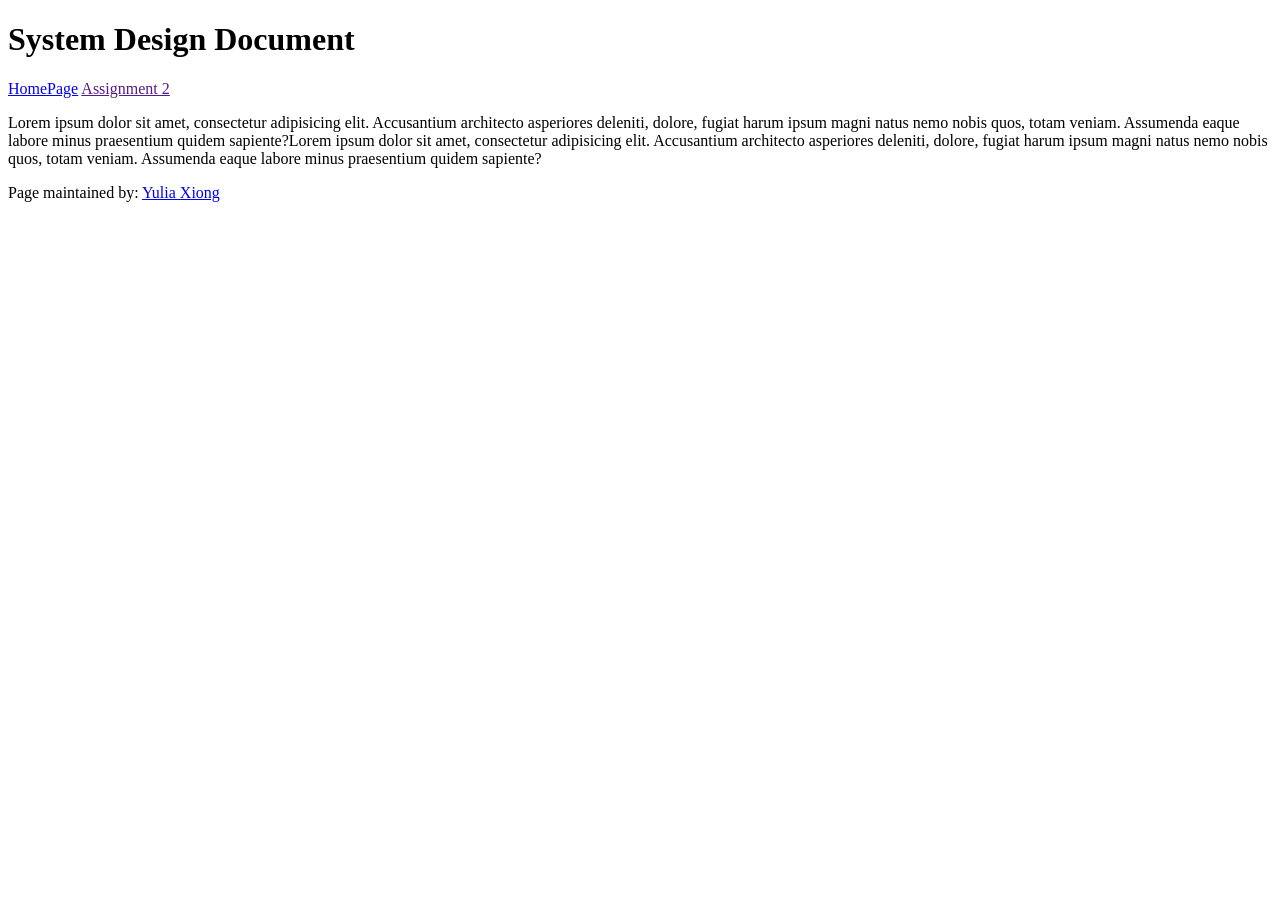
==== assignment1.html @ dd830a77 "Assignment 1 set up I copied the homepage, call it assignment 1 and linked them together. Then I div" ====
<!doctype html>
<html lang="en">
<head>
    <meta charset="UTF-8">
    <meta name="viewport"
          content="width=device-width, user-scalable=no, initial-scale=1.0, maximum-scale=1.0, minimum-scale=1.0">
    <meta http-equiv="X-UA-Compatible" content="ie=edge">

<!-- !!!!! -->
<!--    change this to refer to your specific page  -->
    <title>Yulia's Assignment 1</title>

<!-- !!!!! -->
<!--  change this to your preferred icon  -->
    <!-- favicon was sourced from favicon.io but the original graphics are copyright 2020 Twitter, Inc
    and other contributors -->
    <!-- They are licensed under CC-BY 4.0 as linked below -->
    <!-- https://creativecommons.org/licenses/by/4.0/ -->
    <link rel="icon" type="image/png" href="./assets/icons/cat.png">

    <link rel="stylesheet" href="reset.css">
    <link rel="stylesheet" href="style.css">
</head>
<body>

    <header>
<!-- !!!!! -->
<!--    change this to your preferred online name  -->
        <h1>System Design Document</h1>
    </header>

    <div class="mainNavContainer">

        <nav>
            <a href="./index.html">HomePage</a>
            <a href="">Assignment 2</a>
        </nav>

        <main>
            <section id="intro-section">
                <p> Lorem ipsum dolor sit amet, consectetur adipisicing elit. Accusantium architecto asperiores deleniti, dolore, fugiat harum ipsum magni natus nemo nobis quos, totam veniam. Assumenda eaque labore minus praesentium quidem sapiente?Lorem ipsum dolor sit amet, consectetur adipisicing elit. Accusantium architecto asperiores deleniti, dolore, fugiat harum ipsum magni natus nemo nobis quos, totam veniam. Assumenda eaque labore minus praesentium quidem sapiente?</p>
            </section>
        </main>

        <!-- this is an empty element which helps with spacing -->
        <aside></aside>

    </div>

    <footer>
        <p>
<!-- !!!!! -->
<!--    change this to your preferred online name and update link to refer to your github page  -->
            Page maintained by:
            <a href="https://github.com/yuliax000/specialisationWorkIndex" target="_blank">
            Yulia Xiong
            </a>
        </p>
    </footer>
</body>
</html>
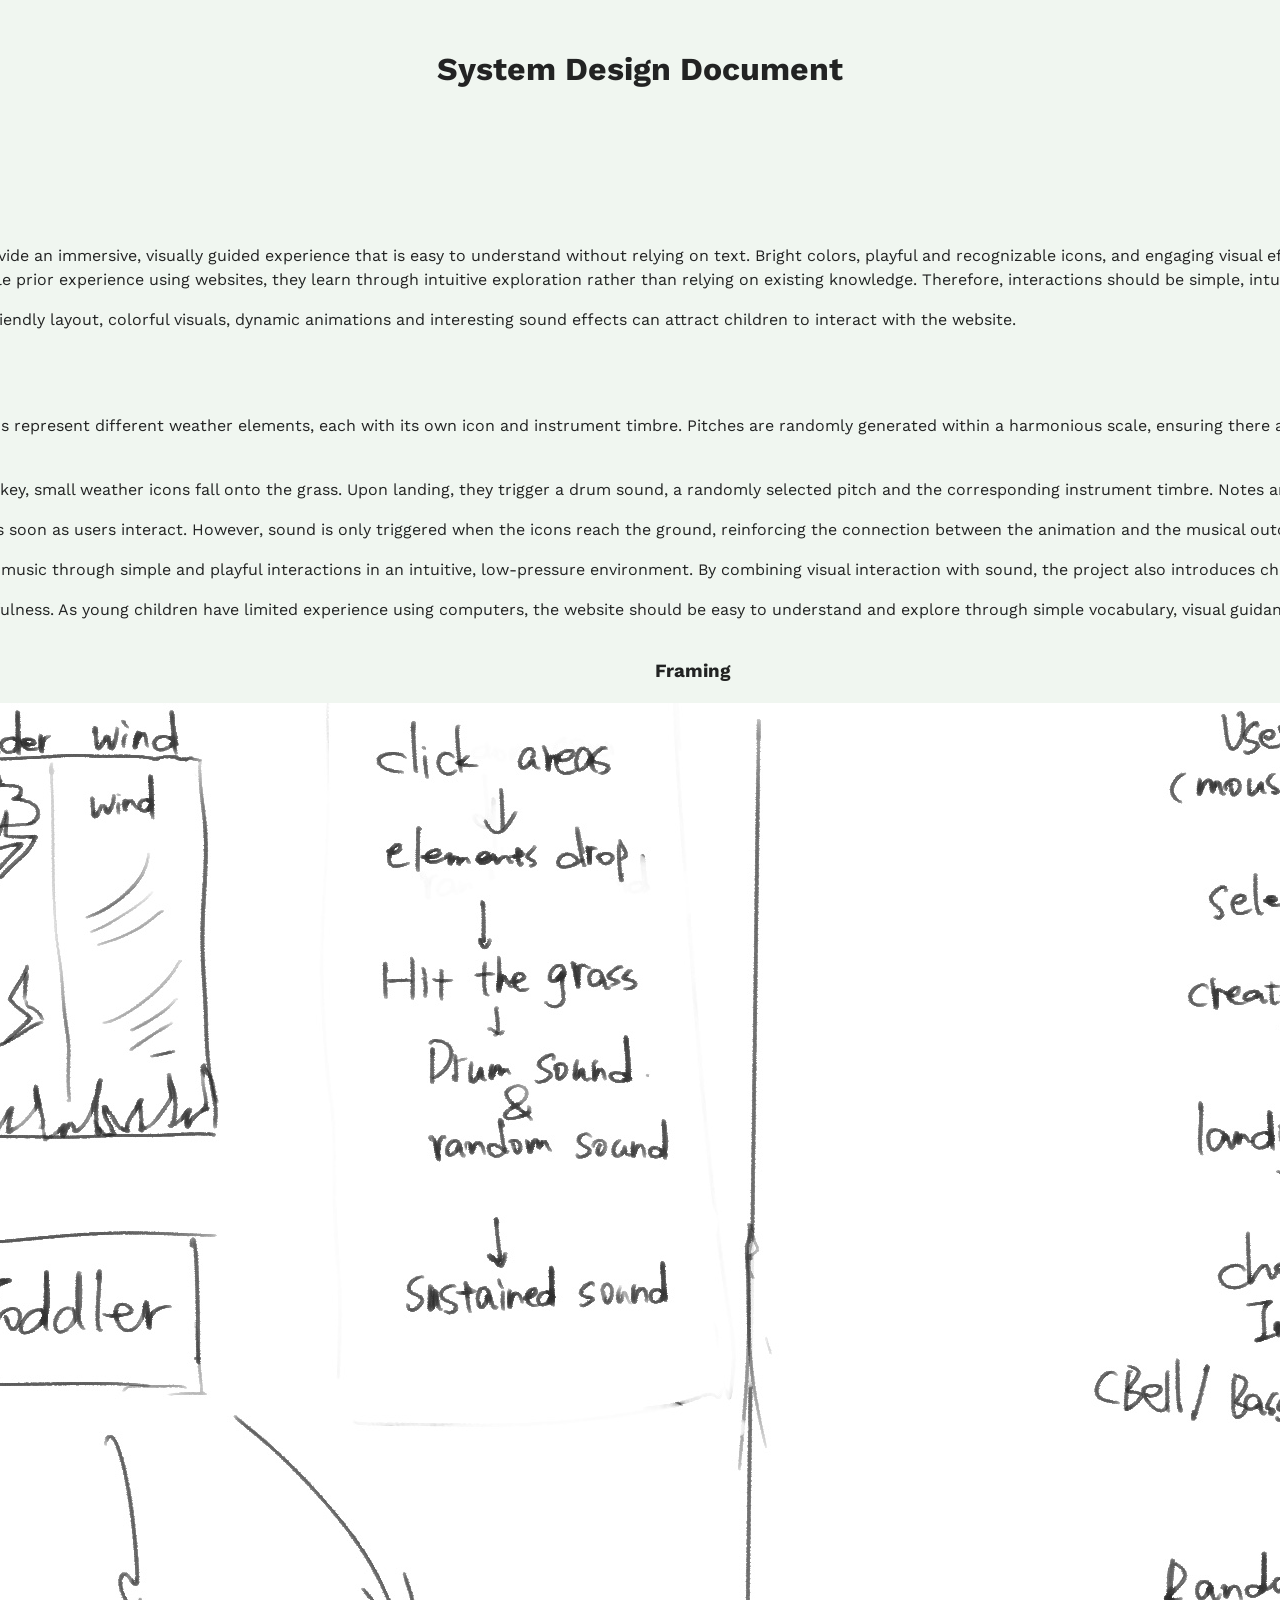
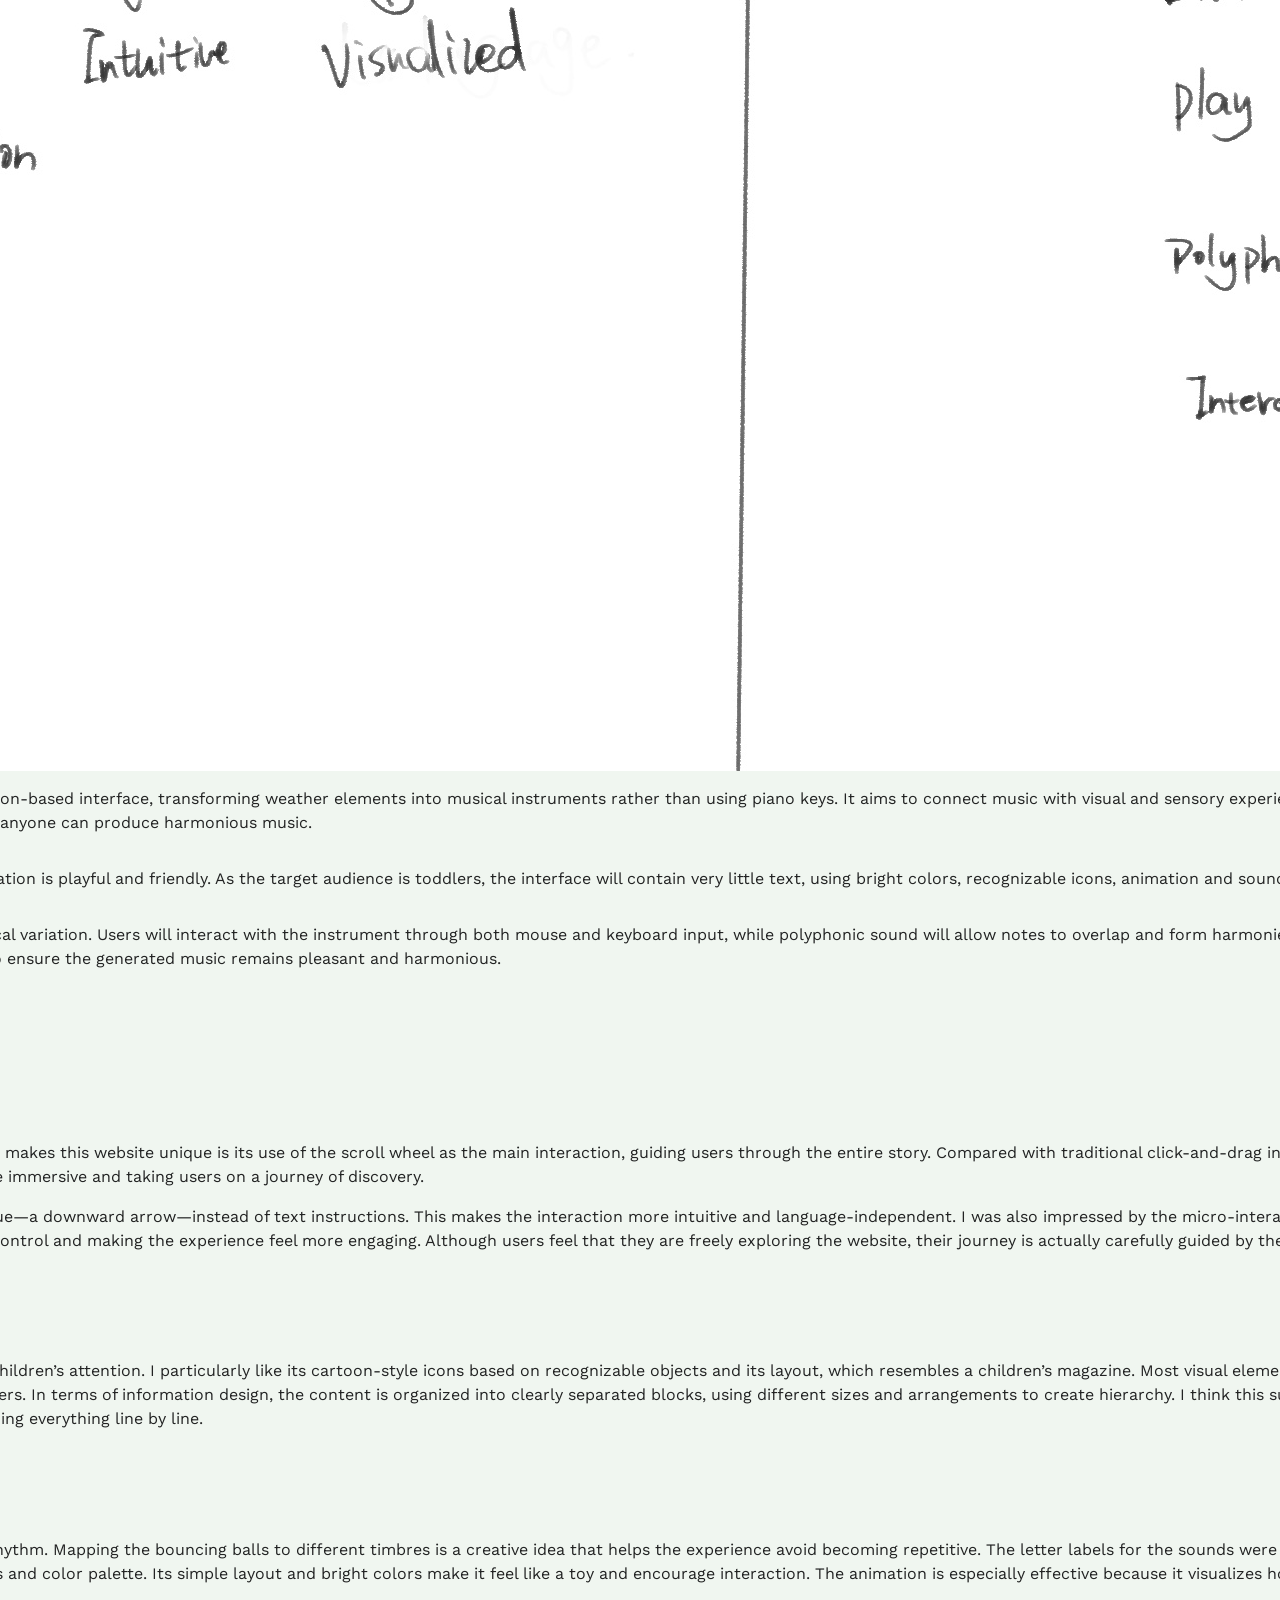
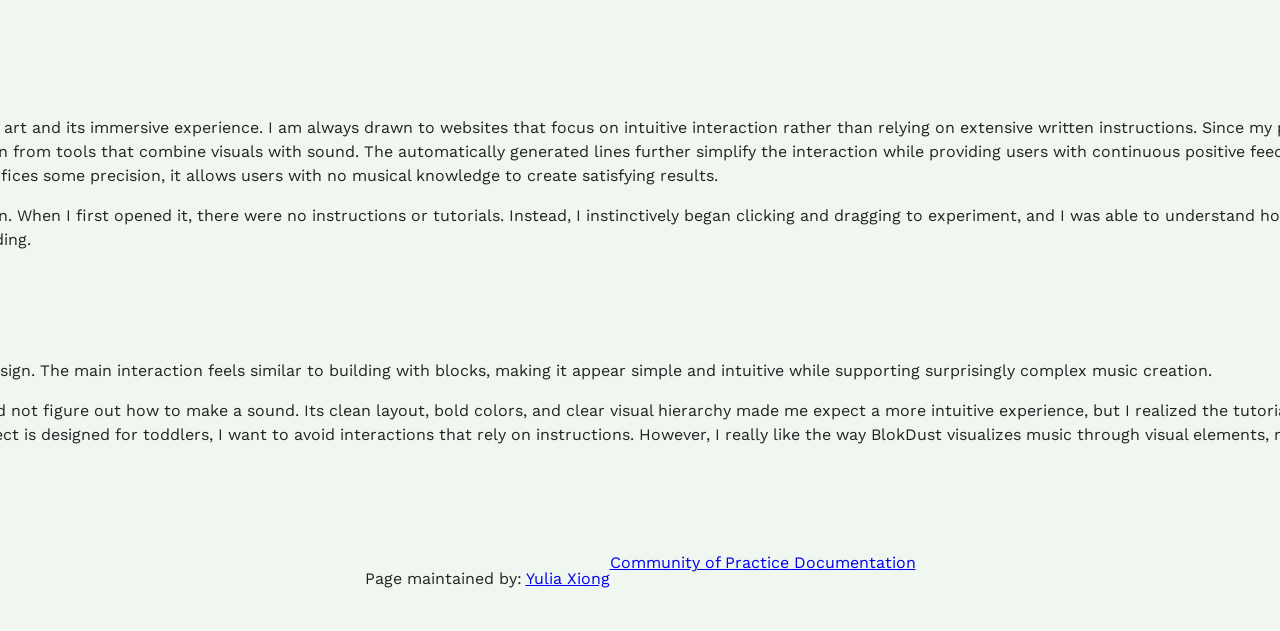
==== commit ed2d2588: "adding content of design document adding paragraph and links for design document. adding COP documen" ====
--- a/assignment1.html
+++ b/assignment1.html
@@ -37,8 +37,83 @@
         </nav>
 
         <main>
-            <section id="intro-section">
-                <p> Lorem ipsum dolor sit amet, consectetur adipisicing elit. Accusantium architecto asperiores deleniti, dolore, fugiat harum ipsum magni natus nemo nobis quos, totam veniam. Assumenda eaque labore minus praesentium quidem sapiente?Lorem ipsum dolor sit amet, consectetur adipisicing elit. Accusantium architecto asperiores deleniti, dolore, fugiat harum ipsum magni natus nemo nobis quos, totam veniam. Assumenda eaque labore minus praesentium quidem sapiente?</p>
+
+
+            <section id="scenario-section">
+                <h3>Scenario: Musical Toy for Toddlers</h3>
+                <p>Toddlers have limited language skills, so the website should provide an immersive, visually guided experience that is easy to understand without relying on text. Bright colors, playful and recognizable icons, and engaging visual effects will be used to capture children's attention and maintain their interest. Exploration is a key part of the experience. As toddlers have little prior experience using websites, they learn through intuitive exploration rather than relying on existing knowledge. Therefore, interactions should be simple, intuitive and easy to discover.
+                </p>
+                <p>Playfulness is the most important part of a digital toy. A child-friendly layout, colorful visuals, dynamic animations and interesting sound effects can attract children to interact with the website.</p>
+                
+
+            </section>
+
+
+
+            <section id="response-section">
+                <h3>Response</h3>
+
+                <p>The website is divided into five sections. Four horizontal sections represent different weather elements, each with its own icon and instrument timbre. Pitches are randomly generated within a harmonious scale, ensuring there are no "wrong" notes and encouraging open-ended exploration. The bottom section functions as percussion(drum).
+                </p>
+                <p>When users click a section or press its corresponding keyboard key, small weather icons fall onto the grass. Upon landing, they trigger a drum sound, a randomly selected pitch and the corresponding instrument timbre. Notes are sustained to create layered harmonies over time.</p>
+                <p>Visual feedback is immediate, with icons appearing and falling as soon as users interact. However, sound is only triggered when the icons reach the ground, reinforcing the connection between the animation and the musical outcome.
+                </p>
+                <p>The purpose of the website is to encourage toddlers to explore music through simple and playful interactions in an intuitive, low-pressure environment. By combining visual interaction with sound, the project also introduces children to creativity and music-making.</p>
+                <p>The worth of the website are accessibility, exploration and playfulness. As young children have limited experience using computers, the website should be easy to understand and explore through simple vocabulary, visual guidance and easy-to-trigger interactions.</p>
+
+
+
+            </section>
+
+            <section id="framing-section">
+                <h3>Framing</h3>
+                <img src="./assets/framing.jpg" alt="framingPng">
+
+                <p>The project uses natural metaphors instead of a traditional button-based interface, transforming weather elements into musical instruments rather than using piano keys. It aims to connect music with visual and sensory experiences. The focus is on exploration rather than traditional music creation, creating an experience with no right or wrong outcomes where anyone can produce harmonious music.</p>
+               <p>The characterisation is playful and friendly. As the target audience is toddlers, the interface will contain very little text, using bright colors, recognizable icons, animation and sound to guide interaction instead.</p>
+                <p>Randomness will be used as a core technique to generate musical variation. Users will interact with the instrument through both mouse and keyboard input, while polyphonic sound will allow notes to overlap and form harmonies. The project will avoid complex music controls or parameter adjustments, and random pitches will be constrained to a pentatonic scale to ensure the generated music remains pleasant and harmonious.</p>
+
+
+            </section>
+
+            <section id="analysis-section">
+                <h3>Interaction Design Analysis</h3>
+                <h4>Example 1</h4>
+                <a href="https://wearezizo.com/">WeAreZizo</a>
+                <p>We Are Zizo is a website that aims to tell a branding story. What makes this website unique is its use of the scroll wheel as the main interaction, guiding users through the entire story. Compared with traditional click-and-drag interactions, scrolling feels much smoother and more natural. The website also creates a 3D navigation effect, making the experience more immersive and taking users on a journey of discovery.
+                </p>
+                <p>To encourage users to scroll, the website uses a simple visual cue—a downward arrow—instead of text instructions. This makes the interaction more intuitive and language-independent. I was also impressed by the micro-interactions throughout the website. Hovering over different elements triggers subtle changes in perspective, giving users a stronger sense of control and making the experience feel more engaging. Although users feel that they are freely exploring the website, their journey is actually carefully guided by the narrative structure designed by the creators.</p>
+
+                <h4>Example 2</h4>
+                <a href="https://www.amnh.org/explore/ology">Ology</a>
+                <p>This website uses bright colors and playful patterns to attract children’s attention. I particularly like its cartoon-style icons based on recognizable objects and its layout, which resembles a children’s magazine. Most visual elements have rounded edges, creating a friendly and safe feeling. The playful typography also makes the website more appealing to young users.
+                    In terms of information design, the content is organized into clearly separated blocks, using different sizes and arrangements to create hierarchy. I think this suits children’s reading habits well, as they may prefer scanning and jumping between blocks to find interesting information rather than reading everything line by line.
+                </p>
+                <h4>Example 3</h4>
+                <a href="https://10kdrummachines.com/machines/gear-ratio/gear">Gear</a>
+                <p>I really like how this website uses simulated physics to create rhythm. Mapping the bouncing balls to different timbres is a creative idea that helps the experience avoid becoming repetitive. The letter labels for the sounds were sometimes confusing to me, but they may give more experienced users greater freedom to experiment.
+                    I also like the website’s graphics and color palette. Its simple layout and bright colors make it feel like a toy and encourage interaction. The animation is especially effective because it visualizes how the rhythm is created, making the connection between movement and sound easier to understand.
+
+                </p>
+                <h4>Example 4</h4>
+                <a href="https://aurensnyder.com/JUNK/cycle.html">Cycle</a>
+                <p>What impressed me most about this tool is its use of generative art and its immersive experience. I am always drawn to websites that focus on intuitive interaction rather than relying on extensive written instructions. Since my project, a music toy for toddlers, is designed for users who cannot understand large amounts of text, I naturally look for inspiration from tools that combine visuals with sound.
+                    The automatically generated lines further simplify the interaction while providing users with continuous positive feedback. I also noticed that the website carefully limits its choice of timbre and pitch so that everything sounds harmonious. Although this sacrifices some precision, it allows users with no musical knowledge to create satisfying results.
+                </p>
+                <p>The website is particularly successful at encouraging exploration. When I first opened it, there were no instructions or tutorials. Instead, I instinctively began clicking and dragging to experiment, and I was able to understand how the website worked simply through its responses to my actions. This approach makes the experience feel natural, playful, and rewarding.
+
+                </p>
+                <h4>Example 5</h4>
+                <a href="https://femurdesign.com/blokdust/">Blokdust</a>
+                <p>What impressed me most about BlokDust was its interaction design. The main interaction feels similar to building with blocks, making it appear simple and intuitive while supporting surprisingly complex music creation.
+                </p>
+                <p>When I first opened the website, I skipped the tutorial and could not figure out how to make a sound. Its clean layout, bold colors, and clear visual hierarchy made me expect a more intuitive experience, but I realized the tutorial was actually essential.
+                    This reminded me that a simple-looking interface does not always create a simple user experience. Since my project is designed for toddlers, I want to avoid interactions that rely on instructions. However, I really like the way BlokDust visualizes music through visual elements, making sound easier to understand. This is something I would like to adapt in my music toy.
+
+                </p>
+
+
+
             </section>
         </main>
 
@@ -50,12 +125,14 @@
     <footer>
         <p>
 <!-- !!!!! -->
-<!--    change this to your preferred online name and update link to refer to your github page  -->
+<!--    change this to your preferred online name and update link to refer to your GitHub page  -->
             Page maintained by:
             <a href="https://github.com/yuliax000/specialisationWorkIndex" target="_blank">
             Yulia Xiong
             </a>
+            <p>    </p>
+            <a href="https://au.miro.com/app/board/u3jVOf5rZ-E=/?share_link_id=3414443768">Community of Practice Documentation</a>
         </p>
     </footer>
 </body>
-</html>+</html>
--- a/style.css
+++ b/style.css
@@ -0,0 +1,137 @@
+/*!!!!!*/
+/*add in your own font imports here*/
+/*remember to update them in the rest of the CSS : eg the body selector*/
+@import url('https://fonts.googleapis.com/css2?family=Work+Sans:ital,wght@0,100..900;1,100..900&display=swap');
+
+/*!!!!!*/
+/*change out, and/or add colours to the colour scheme*/
+:root{
+    /* basic 2-bit palette from 1bit Monitor Glow Palette by Polyducks */
+    /* https://lospec.com/palette-list/1bit-monitor-glow */
+    --colour-1: #222323;
+    --colour-2: #f0f6f0;
+}
+
+/* this swaps the colour order to account for user's OS dark mode */
+/*!!!!!*/
+/*remember to update the colours here too to reflect the above changes*/
+@media (prefers-color-scheme: dark) {
+    :root{
+        --colour-1: #f0f6f0;
+        --colour-2: #222323;
+    }
+}
+
+
+body {
+    background-color: var(--colour-2);
+    color: var(--colour-1);
+    font-family: 'Work Sans', sans-serif;
+    line-height: 1.5;
+    padding: 1rem;
+    display: flex;
+    flex-direction: column;
+    gap: 1rem;
+}
+
+header {
+    display: flex;
+    justify-content: center;
+    margin-block-end: 3rem;
+}
+
+.mainNavContainer {
+    flex: 1;
+    display: flex;
+    justify-content: center;
+    gap: 1rem;
+}
+
+nav {
+    display: flex;
+    flex-direction: column;
+    min-width: fit-content;
+    flex: 1;
+    align-items: flex-end;
+}
+
+main {
+    display: flex;
+    flex-direction: column;
+    align-items: center;
+}
+
+aside {
+    visibility: hidden;
+    flex: 1;
+}
+
+footer {
+    display: flex;
+    justify-content: center;
+    margin-block-start: 3rem;
+}
+
+/*technique from Kevin Powell*/
+/*https://youtu.be/CU8Plk-53RU?si=zMpP0Pfbg1SaXeDB&t=255*/
+/*longer post about how this works and the * + * selector*/
+/*https://alistapart.com/article/axiomatic-css-and-lobotomized-owls/*/
+.prose > * + * {
+    margin-block-start: var(--prose-flow, 1em);
+}
+
+/* breakpoints from Material Design Spec https://m3.material.io/foundations/layout/breakpoints/overview */
+/* while sometimes mobile first is recommended, as we will be focused on desktop, we will start there */
+
+/* assumed base sizing is large (1200–1599px) : desktop  */
+
+/* extra-large breakpoint : desktop, ultrawide monitors */
+@media (width > 1600px) {
+
+}
+
+/* expanded breakpoint : phone or tablet in landscape, desktop */
+@media (width < 1200px) {
+    header {
+        margin-block-end: 2rem;
+    }
+    footer {
+        margin-block-start: 2rem;
+    }
+}
+/* medium breakpoint : tablet in portrait */
+@media (width < 840px) {
+    header {
+        margin-block-end: 1rem;
+    }
+    .mainNavContainer {
+        flex-direction: column;
+        justify-content: flex-start;
+        align-items: center;
+    }
+    nav {
+        flex: 0;
+        width: 100%;
+        max-width: 80rch;
+        justify-content: space-between;
+        flex-direction: row;
+    }
+    main {
+        flex: 1;
+    }
+    aside {
+        flex: 0;
+    }
+    footer {
+        margin-block-start: 1rem;
+    }
+}
+/* compact breakpoint : phone in portrait */
+@media (width < 600px) {
+
+}
+#framing-section {
+    display: flex;
+    flex-direction: column;
+    align-items: center;
+}
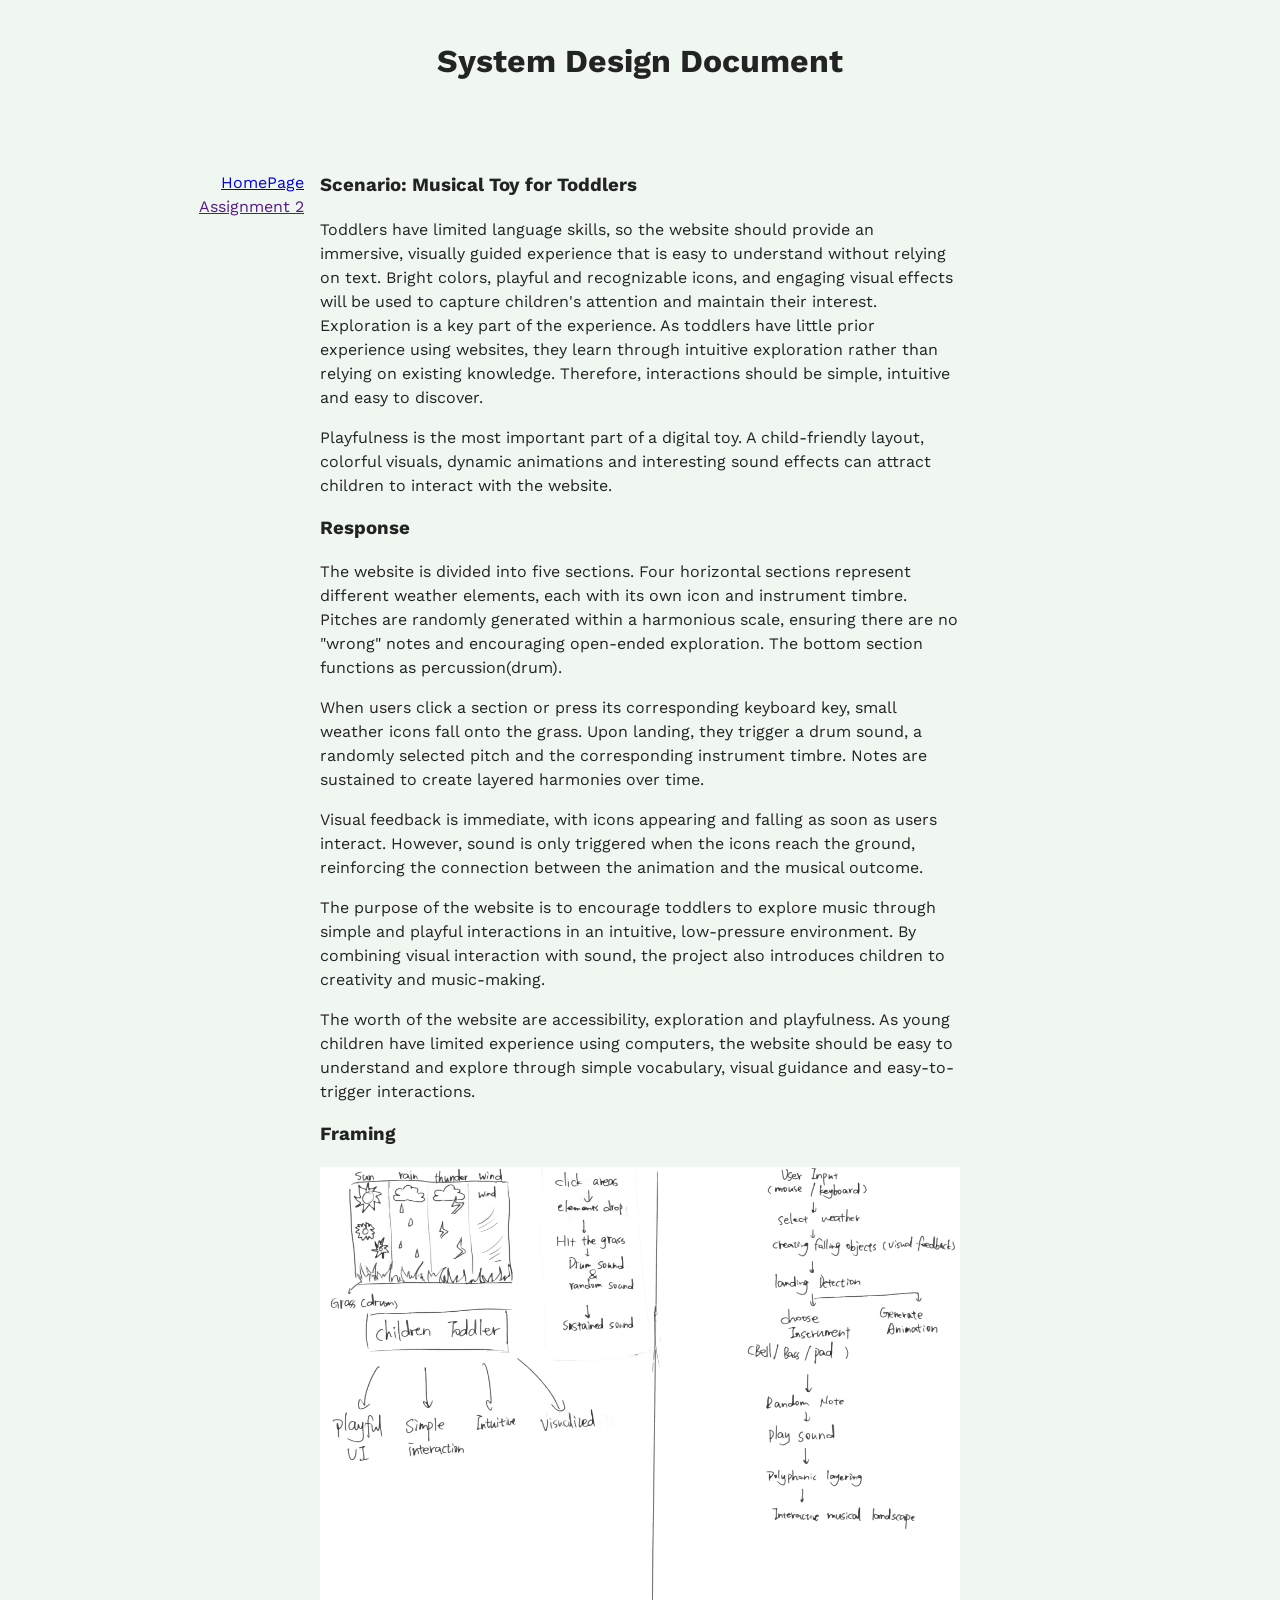
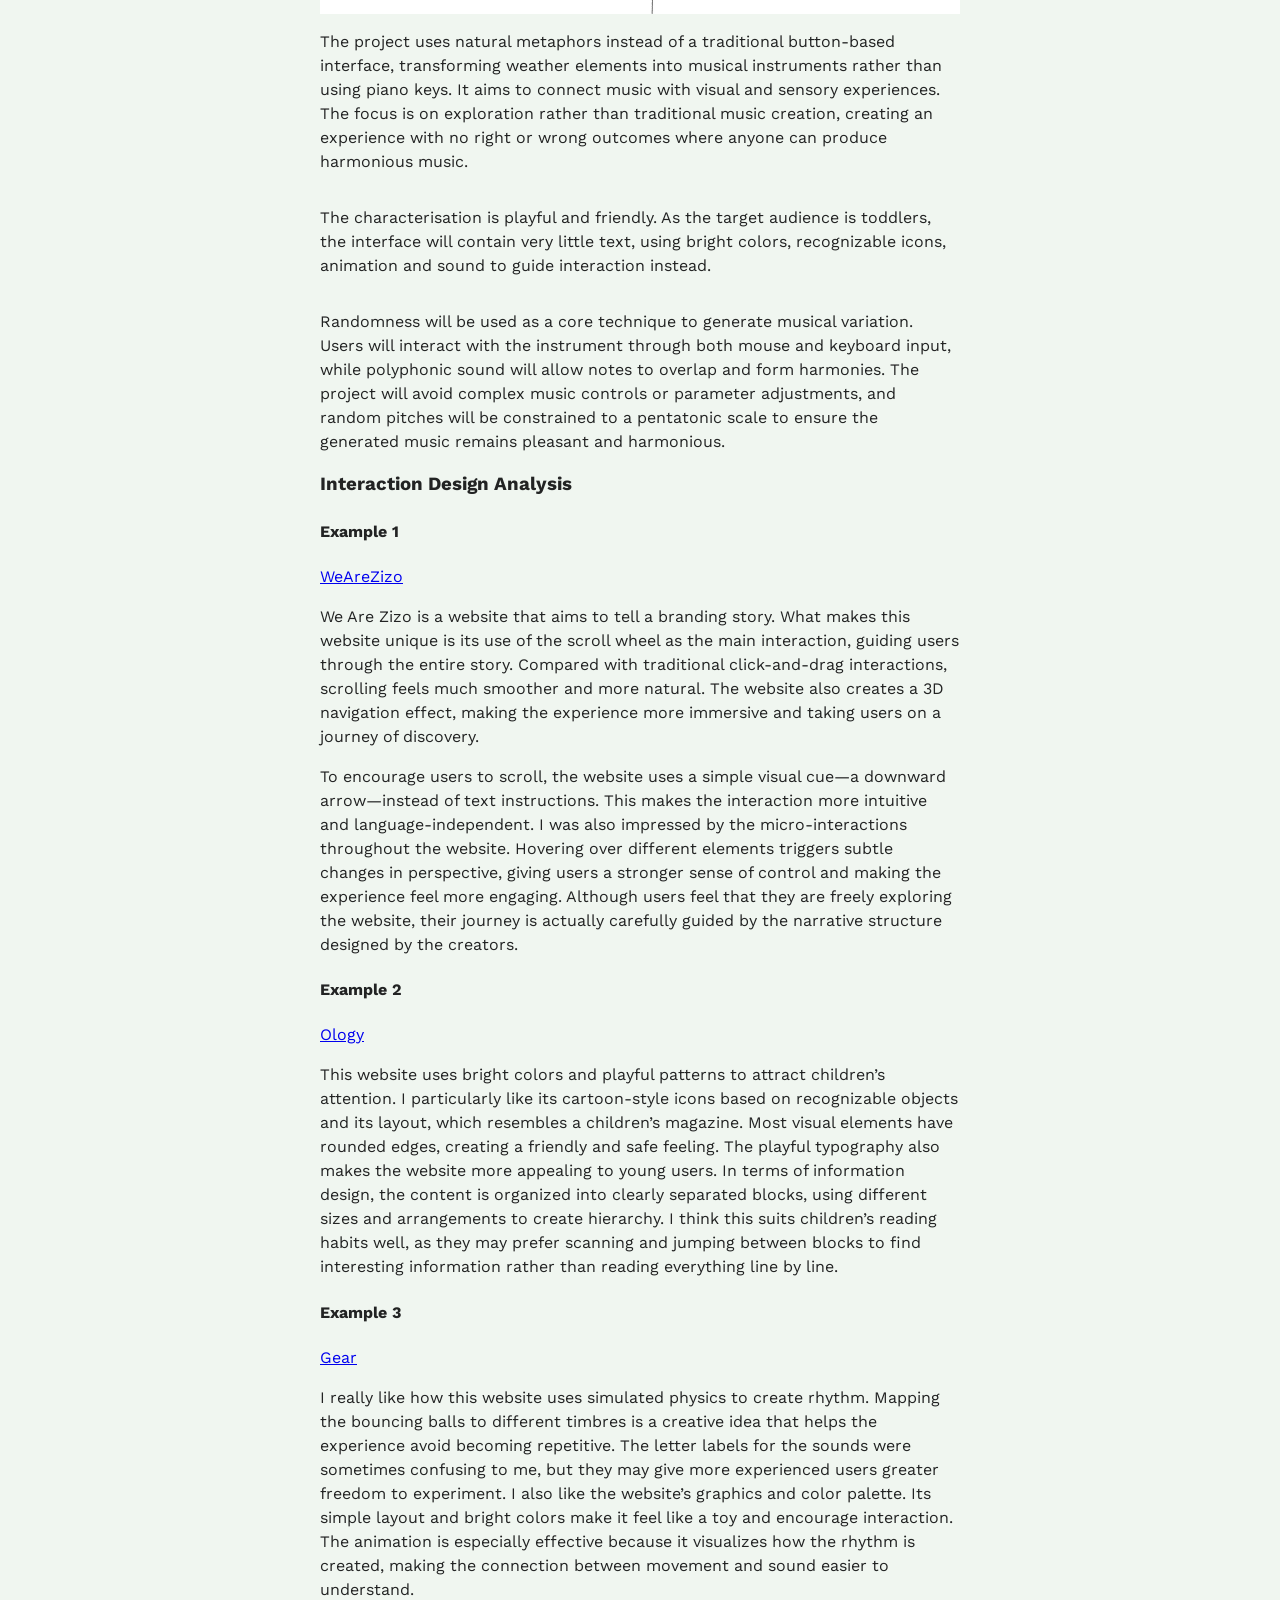
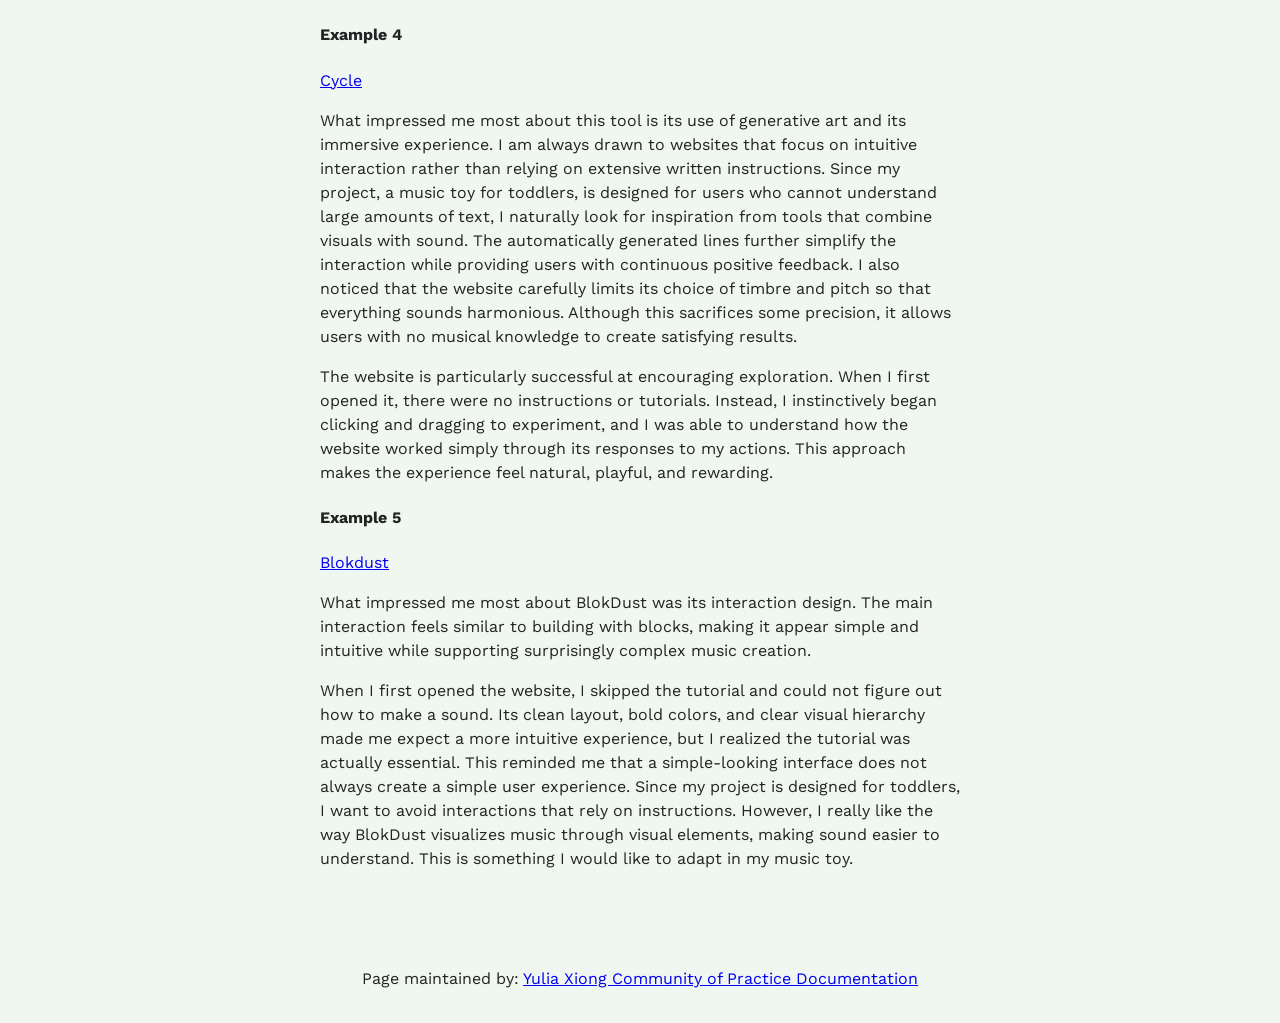
==== commit 5af6650e: "fixed spacing change the h3 spacing" ====
--- a/assignment1.html
+++ b/assignment1.html
@@ -130,7 +130,7 @@
             <a href="https://github.com/yuliax000/specialisationWorkIndex" target="_blank">
             Yulia Xiong
             </a>
-            <p>    </p>
+
             <a href="https://au.miro.com/app/board/u3jVOf5rZ-E=/?share_link_id=3414443768">Community of Practice Documentation</a>
         </p>
     </footer>
--- a/style.css
+++ b/style.css
@@ -61,6 +61,19 @@
     align-items: center;
 }
 
+section {
+    max-width: 80rch;
+}
+
+h3 {
+   margin-top: 0;
+}
+
+#framing-section {
+    display: flex;
+    flex-direction: column;
+    align-items: flex-start;
+}
 aside {
     visibility: hidden;
     flex: 1;
@@ -130,8 +143,3 @@
 @media (width < 600px) {
 
 }
-#framing-section {
-    display: flex;
-    flex-direction: column;
-    align-items: center;
-}
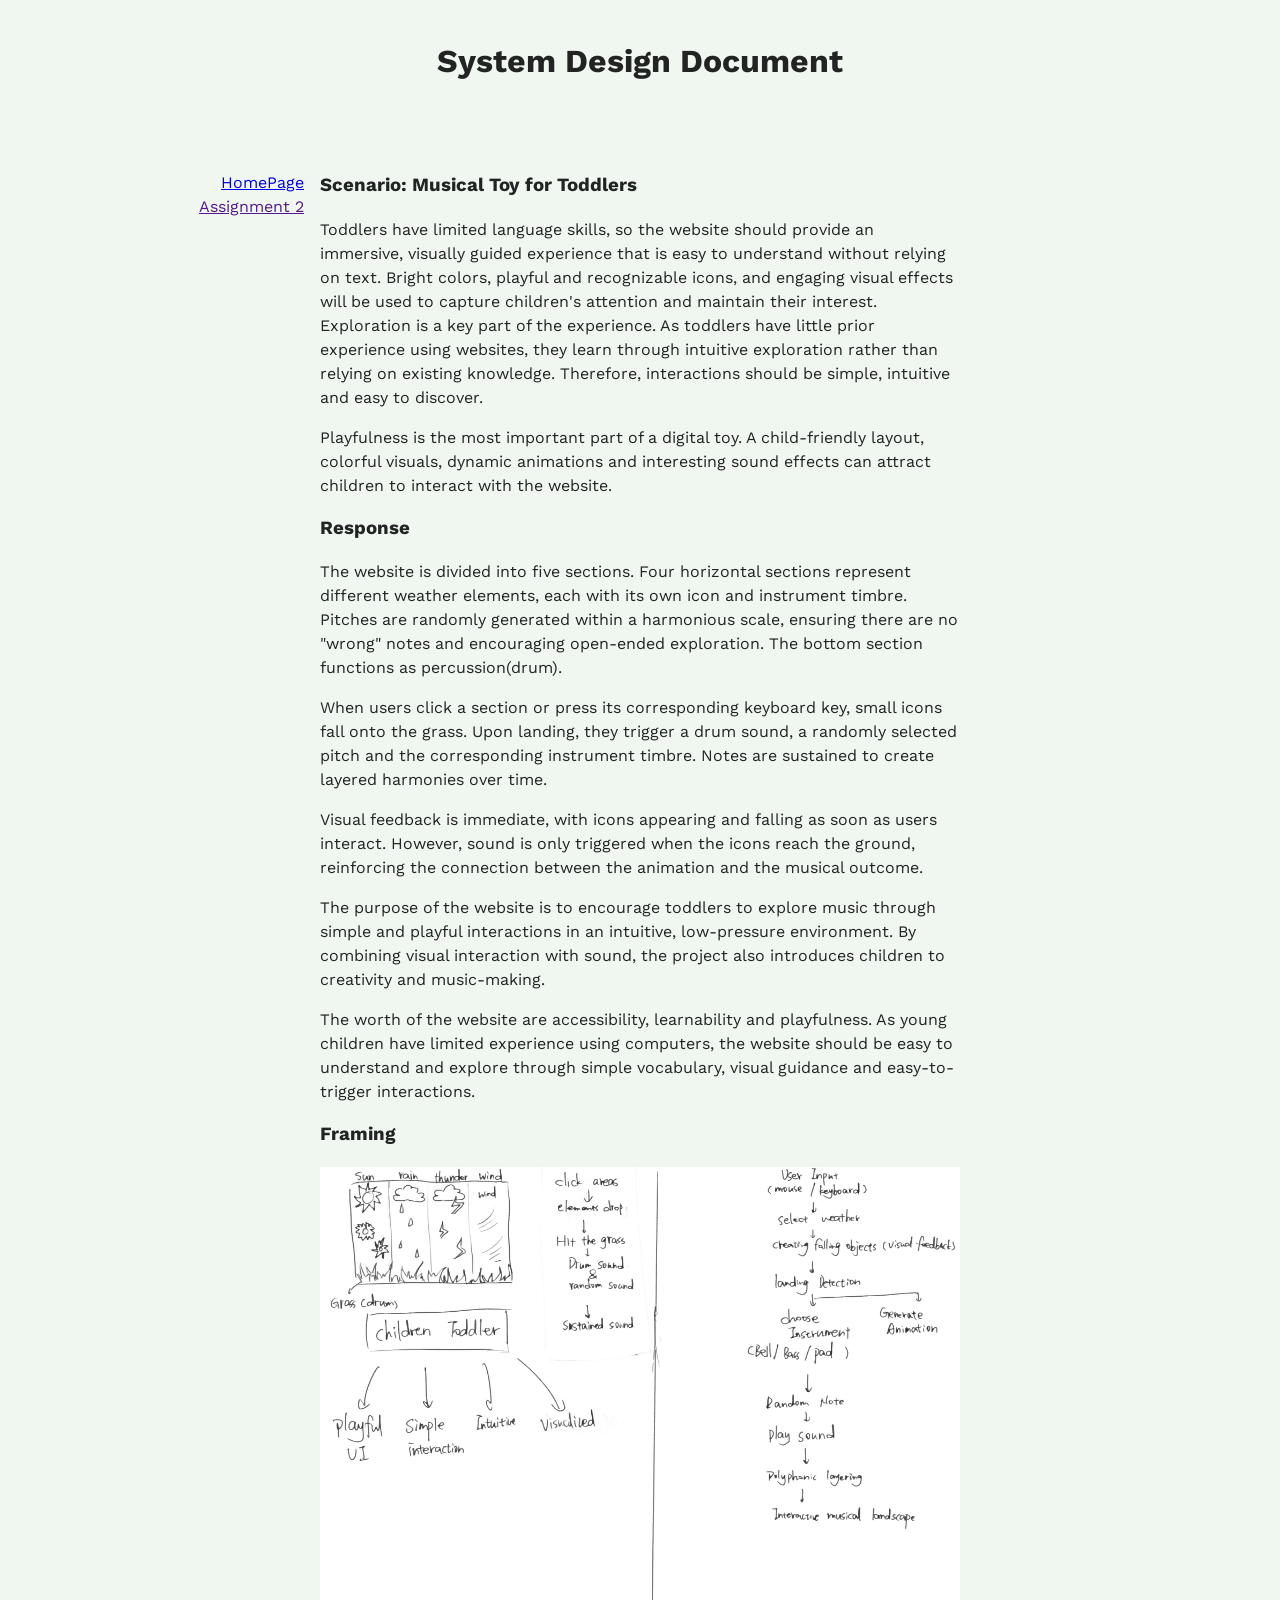
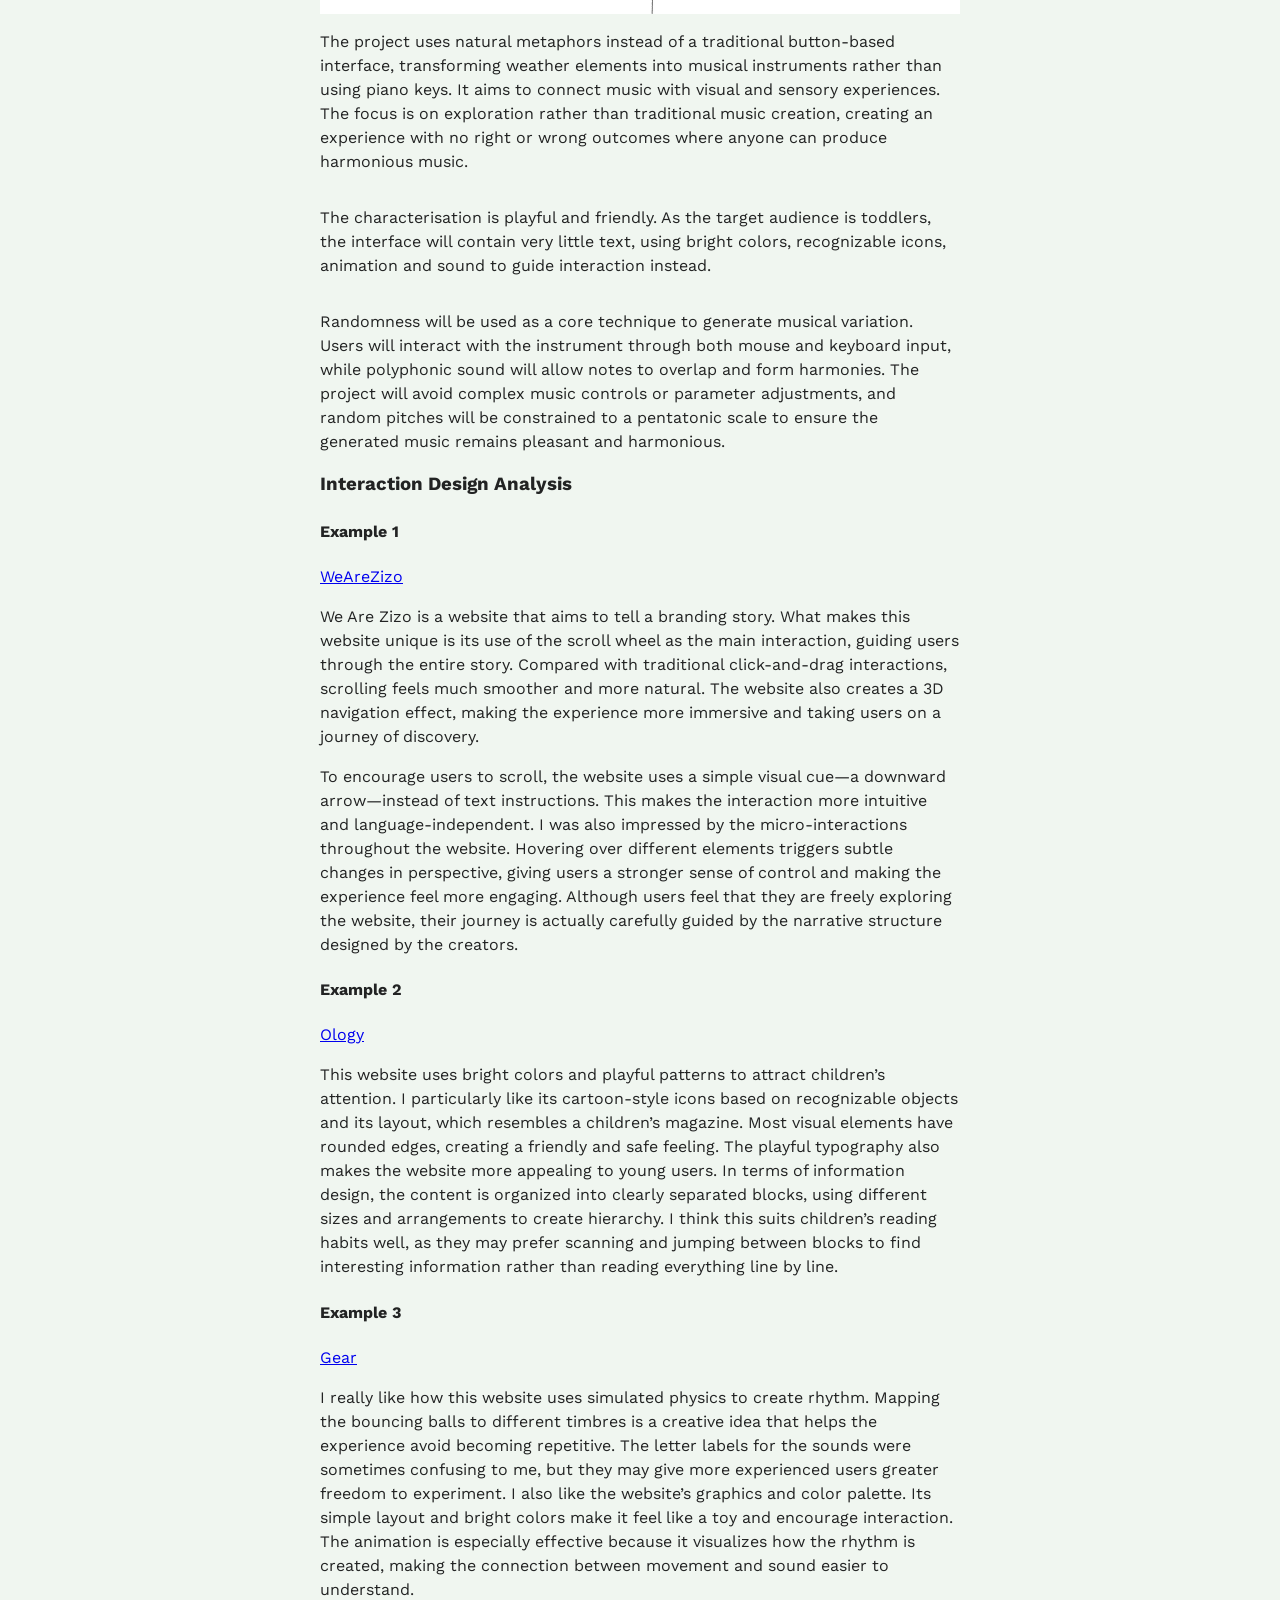
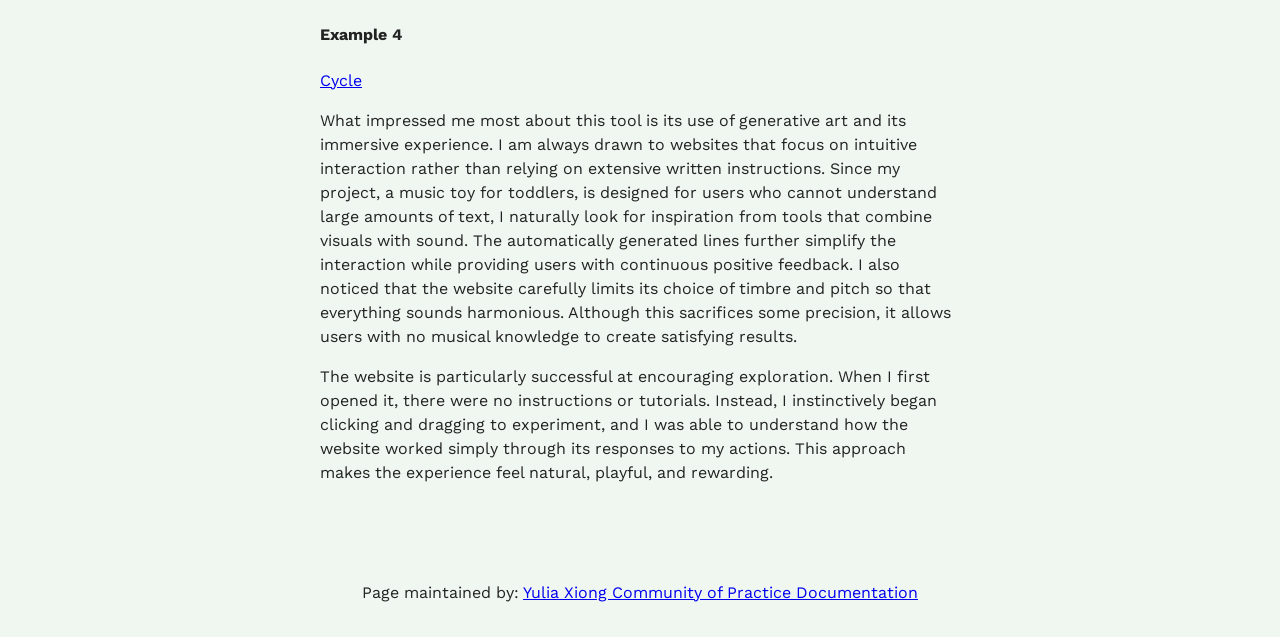
==== commit 278cf735: "correcting spelling mistakes I change some words and correcting some spelling mistakes" ====
--- a/assignment1.html
+++ b/assignment1.html
@@ -55,11 +55,11 @@
 
                 <p>The website is divided into five sections. Four horizontal sections represent different weather elements, each with its own icon and instrument timbre. Pitches are randomly generated within a harmonious scale, ensuring there are no "wrong" notes and encouraging open-ended exploration. The bottom section functions as percussion(drum).
                 </p>
-                <p>When users click a section or press its corresponding keyboard key, small weather icons fall onto the grass. Upon landing, they trigger a drum sound, a randomly selected pitch and the corresponding instrument timbre. Notes are sustained to create layered harmonies over time.</p>
+                <p>When users click a section or press its corresponding keyboard key, small icons fall onto the grass. Upon landing, they trigger a drum sound, a randomly selected pitch and the corresponding instrument timbre. Notes are sustained to create layered harmonies over time.</p>
                 <p>Visual feedback is immediate, with icons appearing and falling as soon as users interact. However, sound is only triggered when the icons reach the ground, reinforcing the connection between the animation and the musical outcome.
                 </p>
                 <p>The purpose of the website is to encourage toddlers to explore music through simple and playful interactions in an intuitive, low-pressure environment. By combining visual interaction with sound, the project also introduces children to creativity and music-making.</p>
-                <p>The worth of the website are accessibility, exploration and playfulness. As young children have limited experience using computers, the website should be easy to understand and explore through simple vocabulary, visual guidance and easy-to-trigger interactions.</p>
+                <p>The worth of the website are accessibility, learnability and playfulness. As young children have limited experience using computers, the website should be easy to understand and explore through simple vocabulary, visual guidance and easy-to-trigger interactions.</p>
 
 
 
@@ -103,14 +103,14 @@
                 <p>The website is particularly successful at encouraging exploration. When I first opened it, there were no instructions or tutorials. Instead, I instinctively began clicking and dragging to experiment, and I was able to understand how the website worked simply through its responses to my actions. This approach makes the experience feel natural, playful, and rewarding.
 
                 </p>
-                <h4>Example 5</h4>
-                <a href="https://femurdesign.com/blokdust/">Blokdust</a>
-                <p>What impressed me most about BlokDust was its interaction design. The main interaction feels similar to building with blocks, making it appear simple and intuitive while supporting surprisingly complex music creation.
-                </p>
-                <p>When I first opened the website, I skipped the tutorial and could not figure out how to make a sound. Its clean layout, bold colors, and clear visual hierarchy made me expect a more intuitive experience, but I realized the tutorial was actually essential.
-                    This reminded me that a simple-looking interface does not always create a simple user experience. Since my project is designed for toddlers, I want to avoid interactions that rely on instructions. However, I really like the way BlokDust visualizes music through visual elements, making sound easier to understand. This is something I would like to adapt in my music toy.
+<!--                <h4>Example 5</h4>-->
+<!--                <a href="https://femurdesign.com/blokdust/">Blokdust</a>-->
+<!--                <p>What impressed me most about BlokDust was its interaction design. The main interaction feels similar to building with blocks, making it appear simple and intuitive while supporting surprisingly complex music creation.-->
+<!--                </p>-->
+<!--                <p>When I first opened the website, I skipped the tutorial and could not figure out how to make a sound. Its clean layout, bold colors, and clear visual hierarchy made me expect a more intuitive experience, but I realized the tutorial was actually essential.-->
+<!--                    This reminded me that a simple-looking interface does not always create a simple user experience. Since my project is designed for toddlers, I want to avoid interactions that rely on instructions. However, I really like the way BlokDust visualizes music through visual elements, making sound easier to understand. This is something I would like to adapt in my music toy.-->
 
-                </p>
+<!--                </p>-->
 
 
 
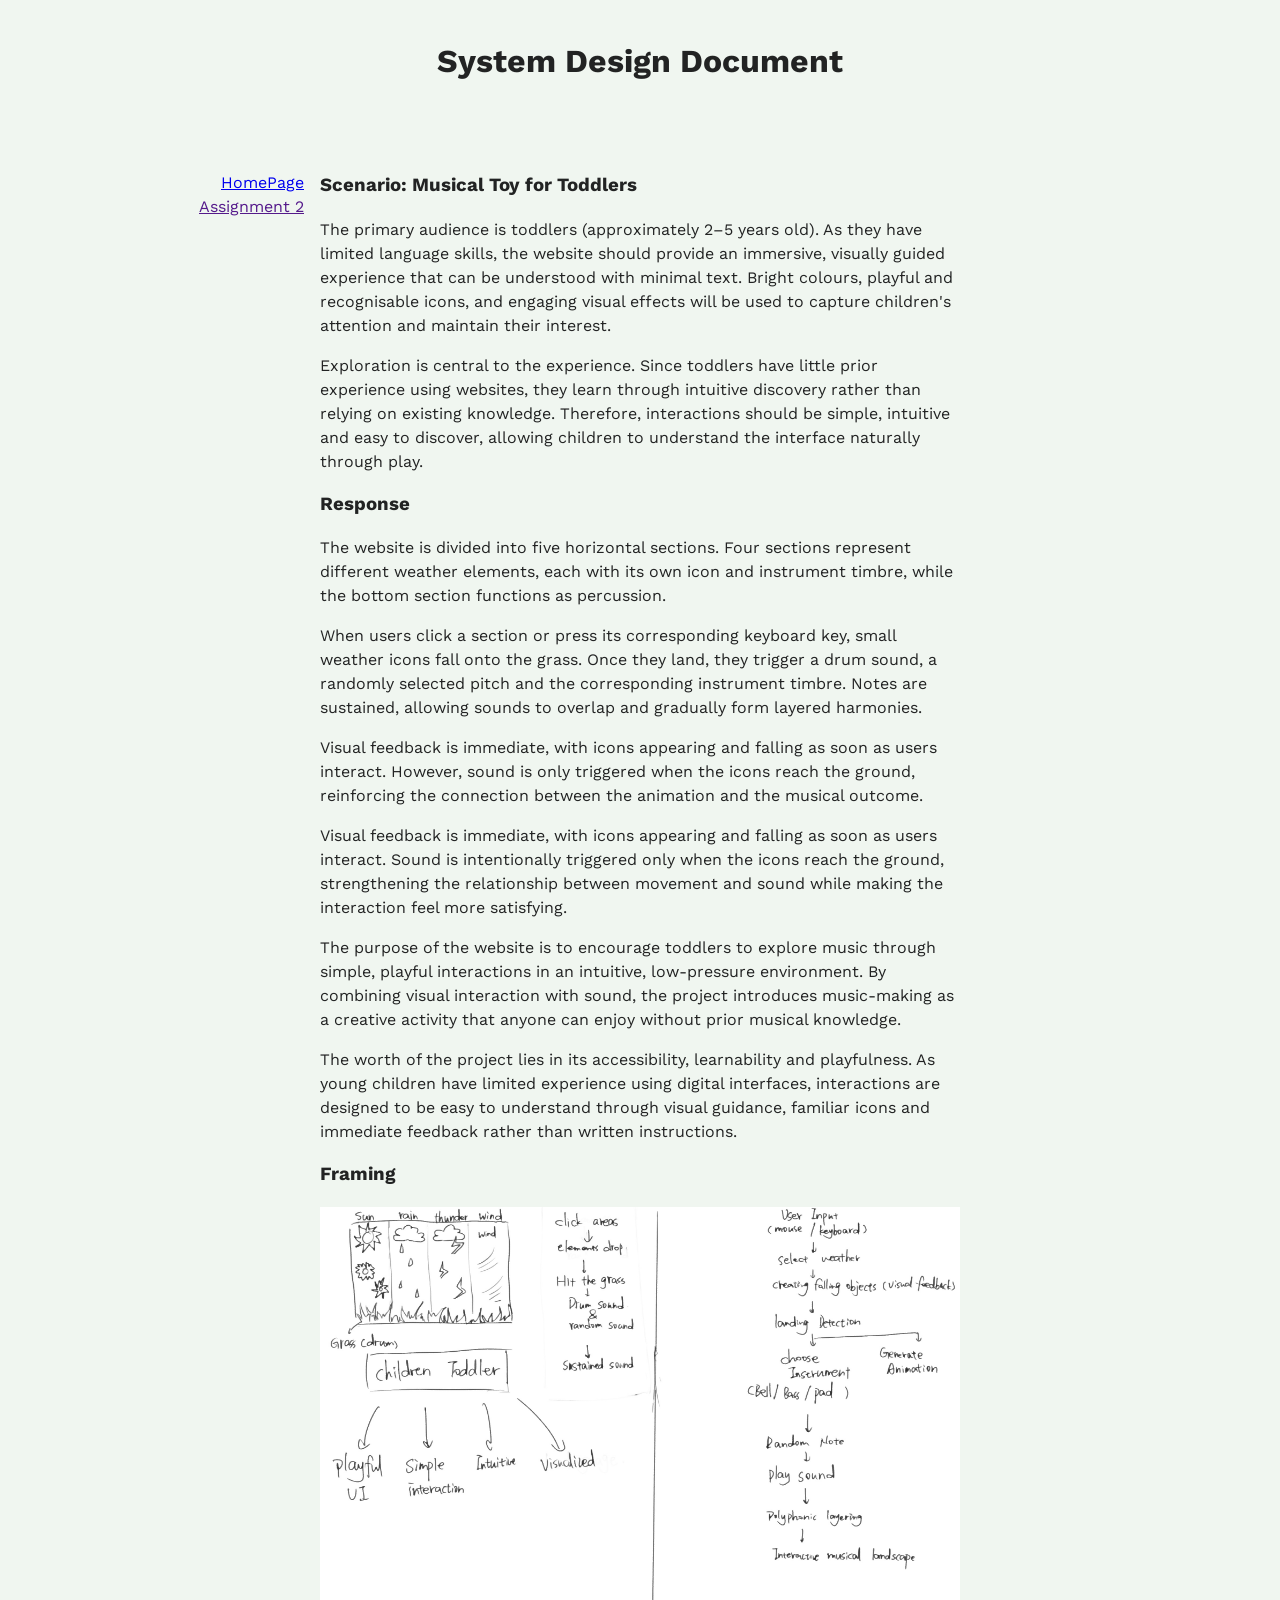
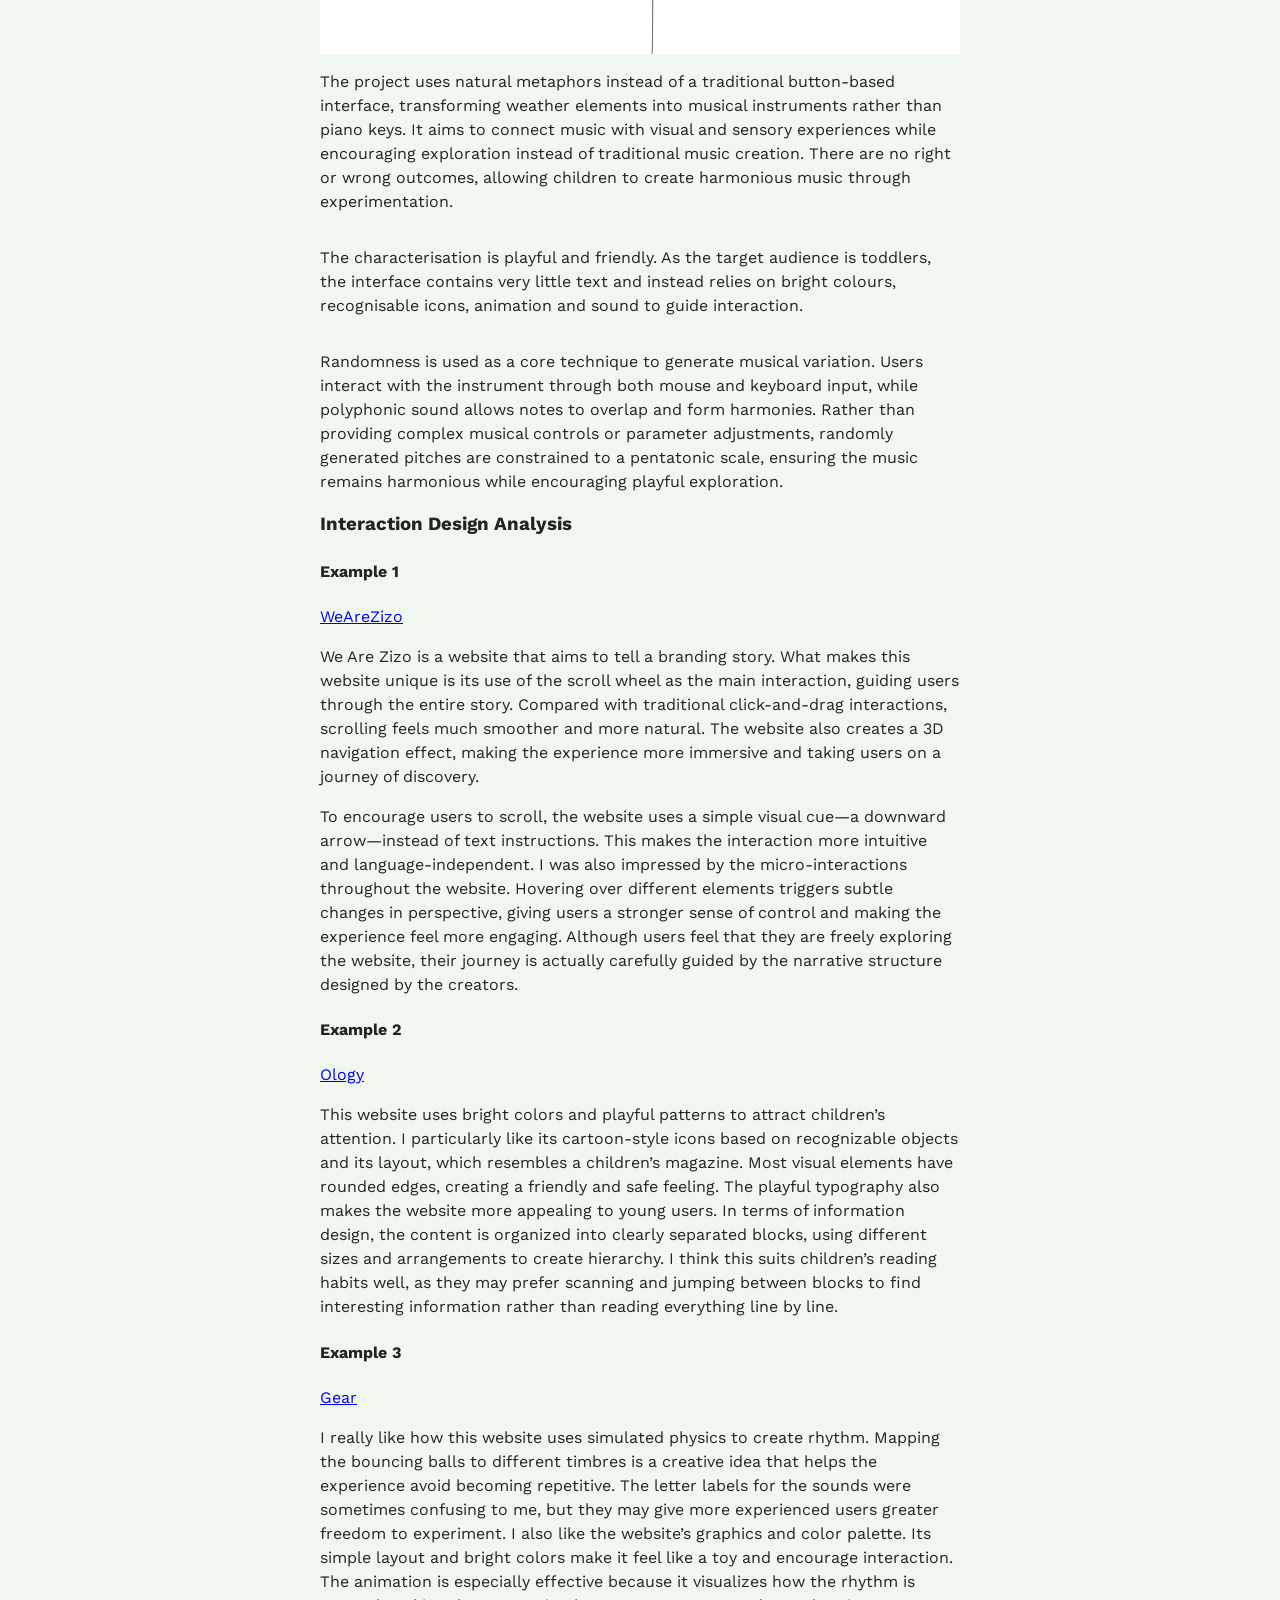
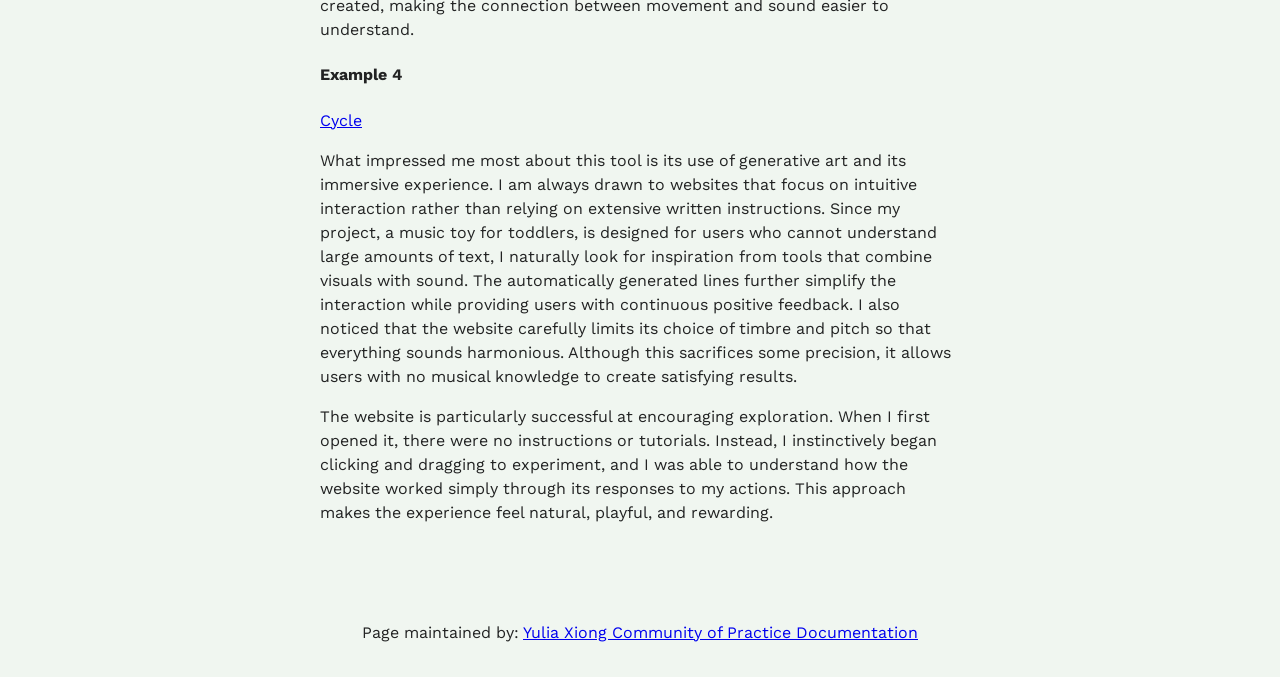
==== commit 234f3923: "refine the language I rewrite the paragraph and refine the language. Reducing repetitive words" ====
--- a/assignment1.html
+++ b/assignment1.html
@@ -41,9 +41,9 @@
 
             <section id="scenario-section">
                 <h3>Scenario: Musical Toy for Toddlers</h3>
-                <p>Toddlers have limited language skills, so the website should provide an immersive, visually guided experience that is easy to understand without relying on text. Bright colors, playful and recognizable icons, and engaging visual effects will be used to capture children's attention and maintain their interest. Exploration is a key part of the experience. As toddlers have little prior experience using websites, they learn through intuitive exploration rather than relying on existing knowledge. Therefore, interactions should be simple, intuitive and easy to discover.
+                <p>The primary audience is toddlers (approximately 2–5 years old). As they have limited language skills, the website should provide an immersive, visually guided experience that can be understood with minimal text. Bright colours, playful and recognisable icons, and engaging visual effects will be used to capture children's attention and maintain their interest.
                 </p>
-                <p>Playfulness is the most important part of a digital toy. A child-friendly layout, colorful visuals, dynamic animations and interesting sound effects can attract children to interact with the website.</p>
+                <p>Exploration is central to the experience. Since toddlers have little prior experience using websites, they learn through intuitive discovery rather than relying on existing knowledge. Therefore, interactions should be simple, intuitive and easy to discover, allowing children to understand the interface naturally through play.</p>
                 
 
             </section>
@@ -53,13 +53,13 @@
             <section id="response-section">
                 <h3>Response</h3>
 
-                <p>The website is divided into five sections. Four horizontal sections represent different weather elements, each with its own icon and instrument timbre. Pitches are randomly generated within a harmonious scale, ensuring there are no "wrong" notes and encouraging open-ended exploration. The bottom section functions as percussion(drum).
+                <p>The website is divided into five horizontal sections. Four sections represent different weather elements, each with its own icon and instrument timbre, while the bottom section functions as percussion.
                 </p>
-                <p>When users click a section or press its corresponding keyboard key, small icons fall onto the grass. Upon landing, they trigger a drum sound, a randomly selected pitch and the corresponding instrument timbre. Notes are sustained to create layered harmonies over time.</p>
-                <p>Visual feedback is immediate, with icons appearing and falling as soon as users interact. However, sound is only triggered when the icons reach the ground, reinforcing the connection between the animation and the musical outcome.
+                When users click a section or press its corresponding keyboard key, small weather icons fall onto the grass. Once they land, they trigger a drum sound, a randomly selected pitch and the corresponding instrument timbre. Notes are sustained, allowing sounds to overlap and gradually form layered harmonies.                <p>Visual feedback is immediate, with icons appearing and falling as soon as users interact. However, sound is only triggered when the icons reach the ground, reinforcing the connection between the animation and the musical outcome.
                 </p>
-                <p>The purpose of the website is to encourage toddlers to explore music through simple and playful interactions in an intuitive, low-pressure environment. By combining visual interaction with sound, the project also introduces children to creativity and music-making.</p>
-                <p>The worth of the website are accessibility, learnability and playfulness. As young children have limited experience using computers, the website should be easy to understand and explore through simple vocabulary, visual guidance and easy-to-trigger interactions.</p>
+                <p>Visual feedback is immediate, with icons appearing and falling as soon as users interact. Sound is intentionally triggered only when the icons reach the ground, strengthening the relationship between movement and sound while making the interaction feel more satisfying.</p>
+                <p>The purpose of the website is to encourage toddlers to explore music through simple, playful interactions in an intuitive, low-pressure environment. By combining visual interaction with sound, the project introduces music-making as a creative activity that anyone can enjoy without prior musical knowledge.</p>
+                <p>The worth of the project lies in its accessibility, learnability and playfulness. As young children have limited experience using digital interfaces, interactions are designed to be easy to understand through visual guidance, familiar icons and immediate feedback rather than written instructions.</p>
 
 
 
@@ -69,9 +69,9 @@
                 <h3>Framing</h3>
                 <img src="./assets/framing.jpg" alt="framingPng">
 
-                <p>The project uses natural metaphors instead of a traditional button-based interface, transforming weather elements into musical instruments rather than using piano keys. It aims to connect music with visual and sensory experiences. The focus is on exploration rather than traditional music creation, creating an experience with no right or wrong outcomes where anyone can produce harmonious music.</p>
-               <p>The characterisation is playful and friendly. As the target audience is toddlers, the interface will contain very little text, using bright colors, recognizable icons, animation and sound to guide interaction instead.</p>
-                <p>Randomness will be used as a core technique to generate musical variation. Users will interact with the instrument through both mouse and keyboard input, while polyphonic sound will allow notes to overlap and form harmonies. The project will avoid complex music controls or parameter adjustments, and random pitches will be constrained to a pentatonic scale to ensure the generated music remains pleasant and harmonious.</p>
+                <p>The project uses natural metaphors instead of a traditional button-based interface, transforming weather elements into musical instruments rather than piano keys. It aims to connect music with visual and sensory experiences while encouraging exploration instead of traditional music creation. There are no right or wrong outcomes, allowing children to create harmonious music through experimentation.</p>
+               <p>The characterisation is playful and friendly. As the target audience is toddlers, the interface contains very little text and instead relies on bright colours, recognisable icons, animation and sound to guide interaction.</p>
+                <p>Randomness is used as a core technique to generate musical variation. Users interact with the instrument through both mouse and keyboard input, while polyphonic sound allows notes to overlap and form harmonies. Rather than providing complex musical controls or parameter adjustments, randomly generated pitches are constrained to a pentatonic scale, ensuring the music remains harmonious while encouraging playful exploration.</p>
 
 
             </section>
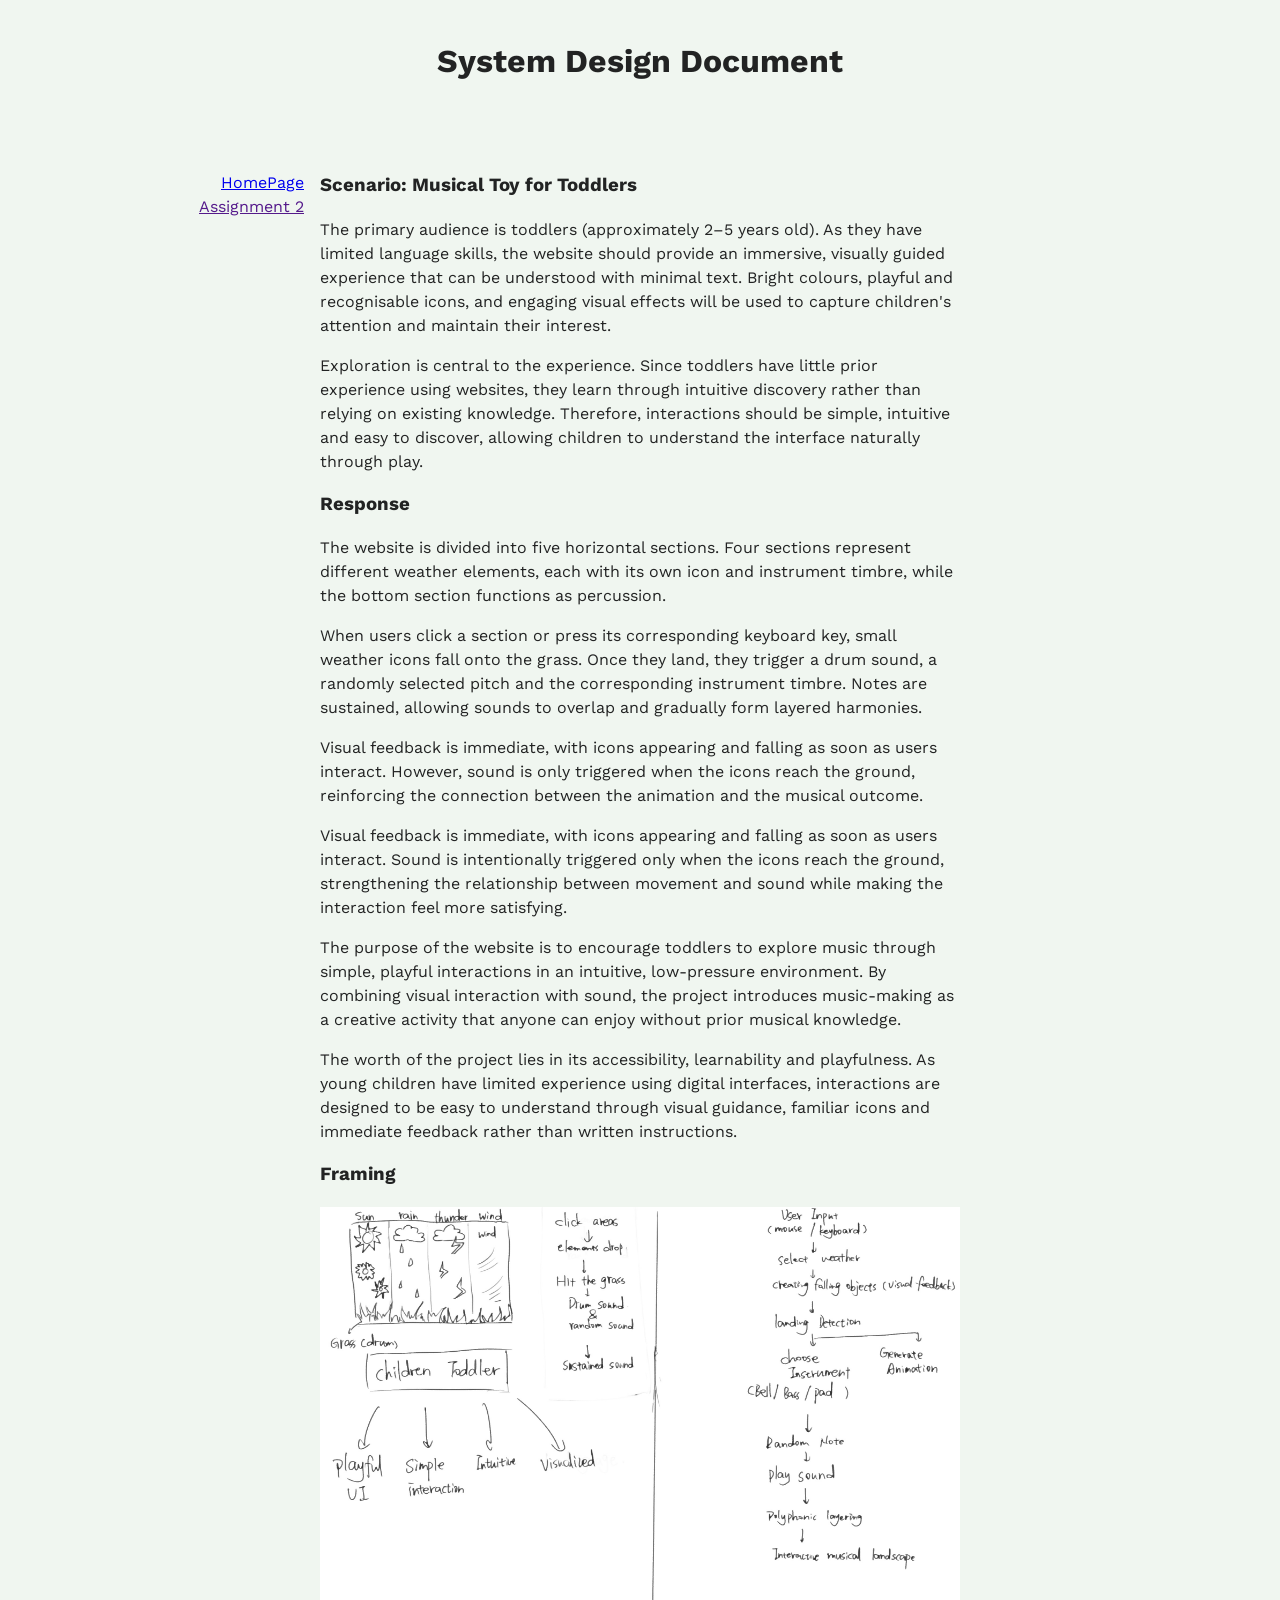
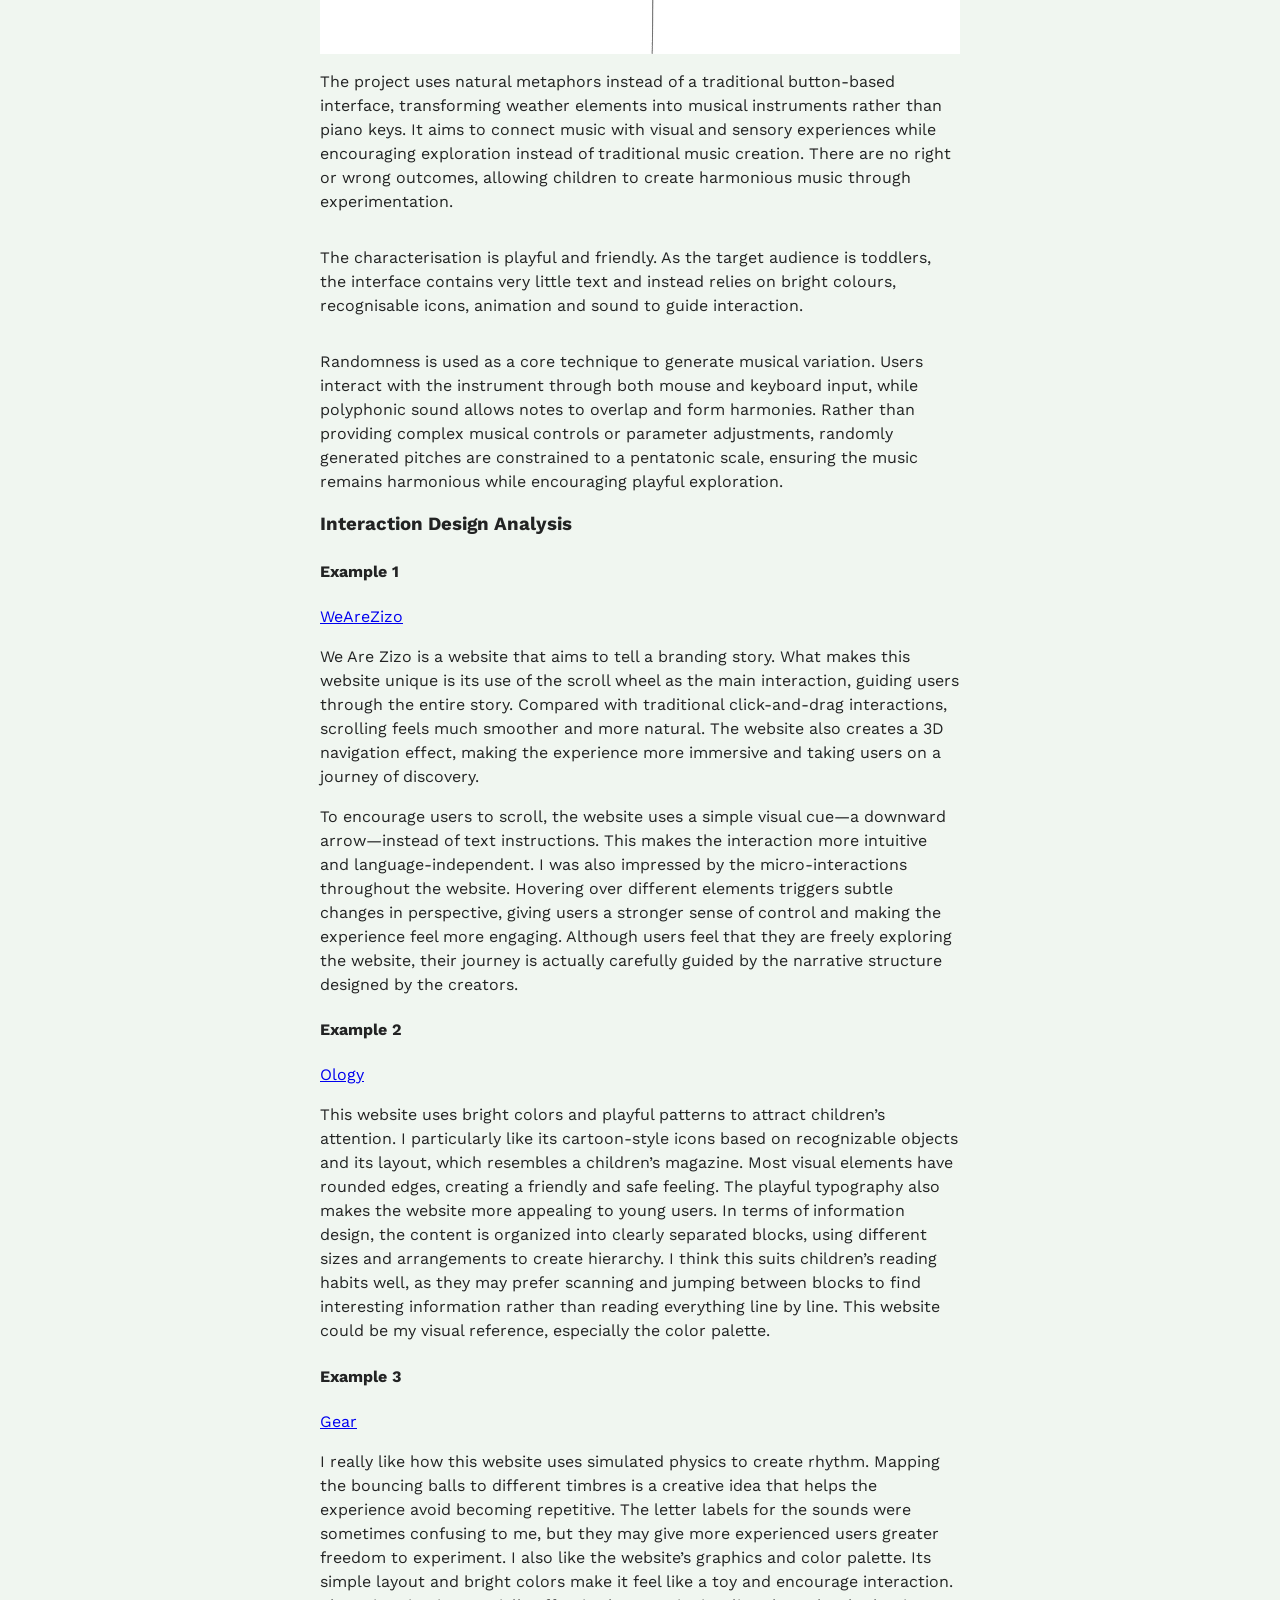
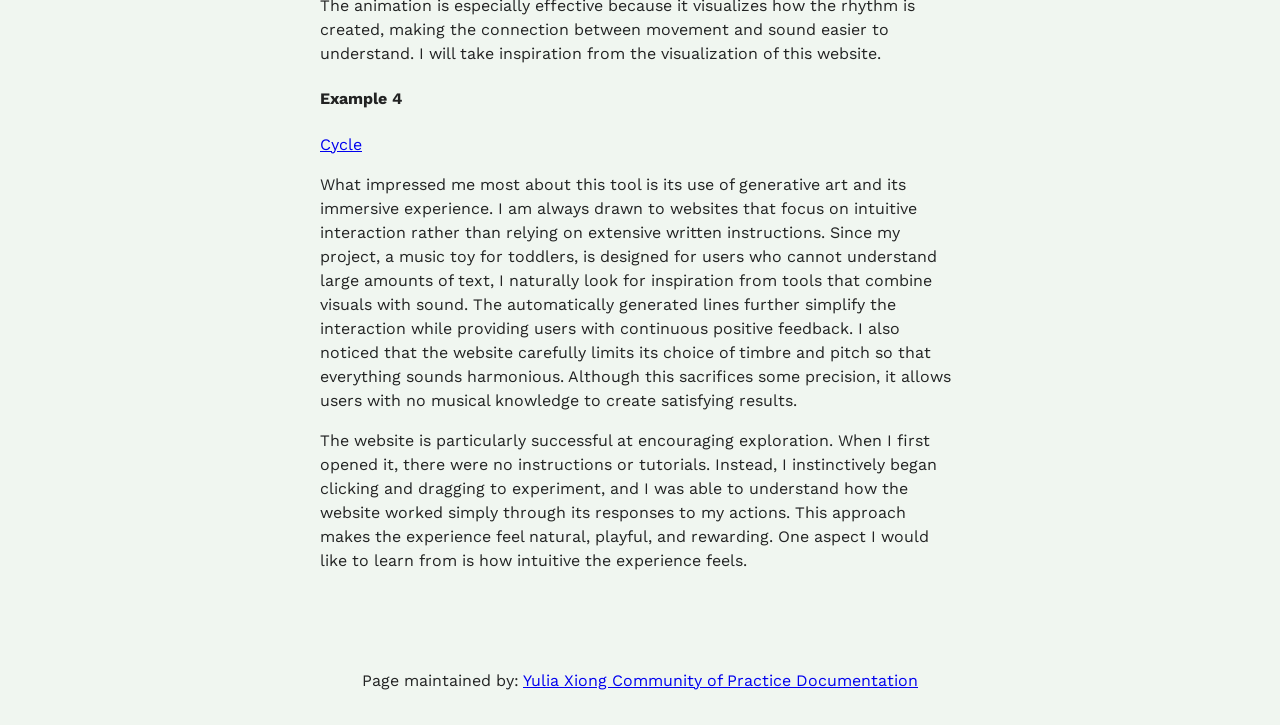
==== commit d252373e: "adding some sentences" ====
--- a/assignment1.html
+++ b/assignment1.html
@@ -87,12 +87,12 @@
                 <h4>Example 2</h4>
                 <a href="https://www.amnh.org/explore/ology">Ology</a>
                 <p>This website uses bright colors and playful patterns to attract children’s attention. I particularly like its cartoon-style icons based on recognizable objects and its layout, which resembles a children’s magazine. Most visual elements have rounded edges, creating a friendly and safe feeling. The playful typography also makes the website more appealing to young users.
-                    In terms of information design, the content is organized into clearly separated blocks, using different sizes and arrangements to create hierarchy. I think this suits children’s reading habits well, as they may prefer scanning and jumping between blocks to find interesting information rather than reading everything line by line.
+                    In terms of information design, the content is organized into clearly separated blocks, using different sizes and arrangements to create hierarchy. I think this suits children’s reading habits well, as they may prefer scanning and jumping between blocks to find interesting information rather than reading everything line by line. This website could be my visual reference, especially the color palette.
                 </p>
                 <h4>Example 3</h4>
                 <a href="https://10kdrummachines.com/machines/gear-ratio/gear">Gear</a>
                 <p>I really like how this website uses simulated physics to create rhythm. Mapping the bouncing balls to different timbres is a creative idea that helps the experience avoid becoming repetitive. The letter labels for the sounds were sometimes confusing to me, but they may give more experienced users greater freedom to experiment.
-                    I also like the website’s graphics and color palette. Its simple layout and bright colors make it feel like a toy and encourage interaction. The animation is especially effective because it visualizes how the rhythm is created, making the connection between movement and sound easier to understand.
+                    I also like the website’s graphics and color palette. Its simple layout and bright colors make it feel like a toy and encourage interaction. The animation is especially effective because it visualizes how the rhythm is created, making the connection between movement and sound easier to understand. I will take inspiration from the visualization of this website.
 
                 </p>
                 <h4>Example 4</h4>
@@ -100,7 +100,7 @@
                 <p>What impressed me most about this tool is its use of generative art and its immersive experience. I am always drawn to websites that focus on intuitive interaction rather than relying on extensive written instructions. Since my project, a music toy for toddlers, is designed for users who cannot understand large amounts of text, I naturally look for inspiration from tools that combine visuals with sound.
                     The automatically generated lines further simplify the interaction while providing users with continuous positive feedback. I also noticed that the website carefully limits its choice of timbre and pitch so that everything sounds harmonious. Although this sacrifices some precision, it allows users with no musical knowledge to create satisfying results.
                 </p>
-                <p>The website is particularly successful at encouraging exploration. When I first opened it, there were no instructions or tutorials. Instead, I instinctively began clicking and dragging to experiment, and I was able to understand how the website worked simply through its responses to my actions. This approach makes the experience feel natural, playful, and rewarding.
+                <p>The website is particularly successful at encouraging exploration. When I first opened it, there were no instructions or tutorials. Instead, I instinctively began clicking and dragging to experiment, and I was able to understand how the website worked simply through its responses to my actions. This approach makes the experience feel natural, playful, and rewarding. One aspect I would like to learn from is how intuitive the experience feels.
 
                 </p>
 <!--                <h4>Example 5</h4>-->
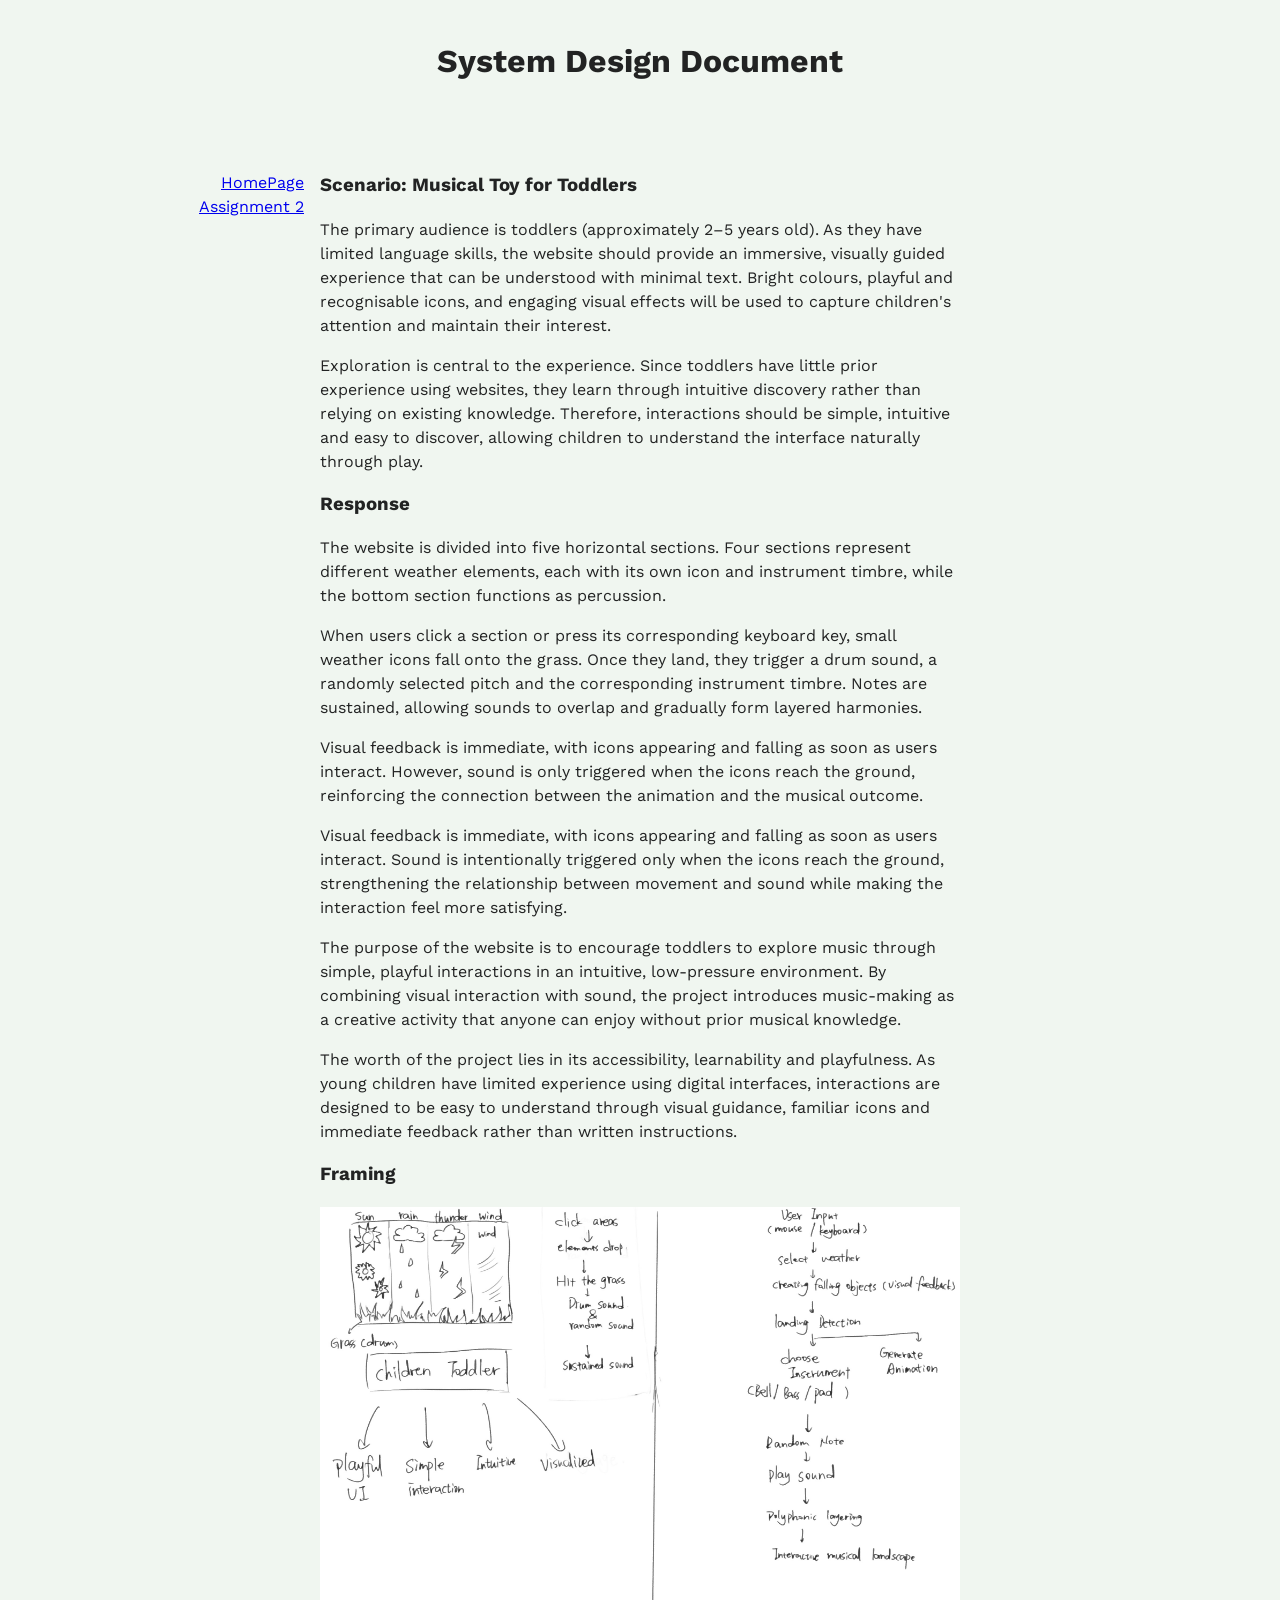
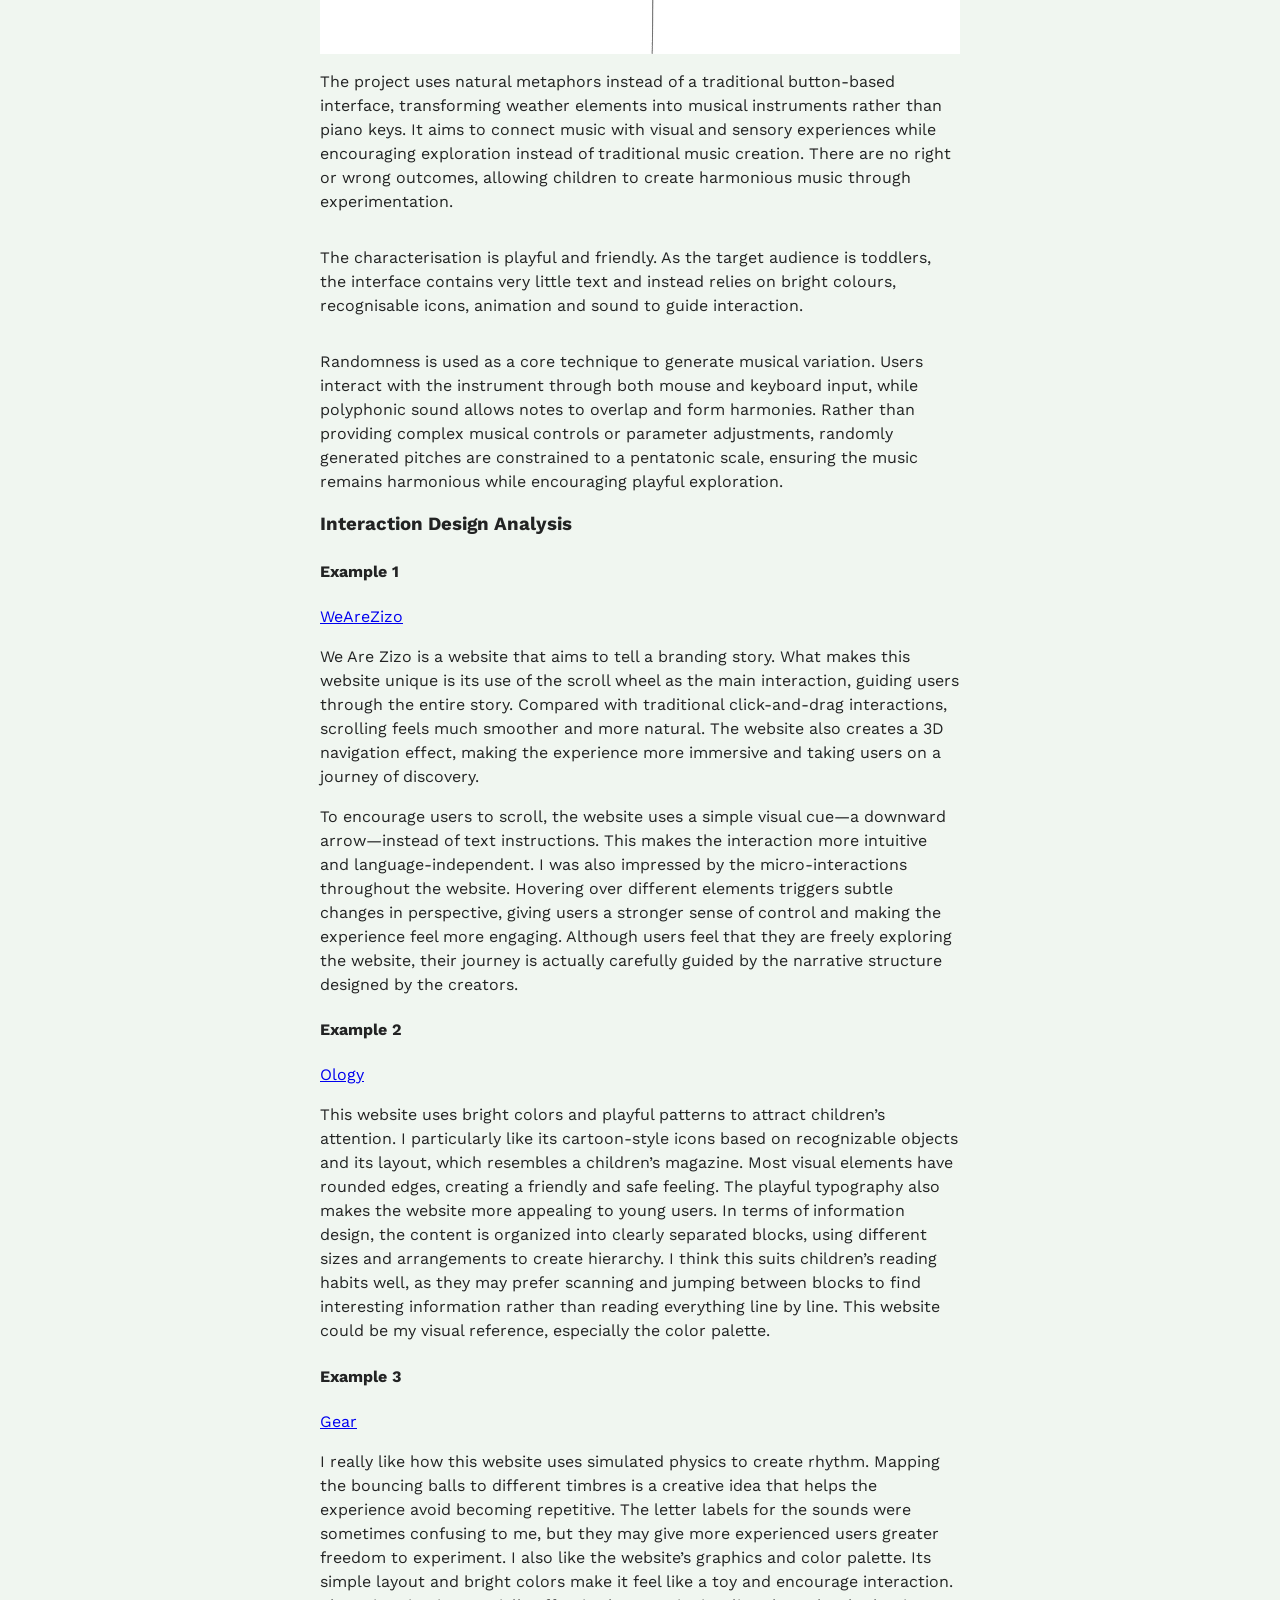
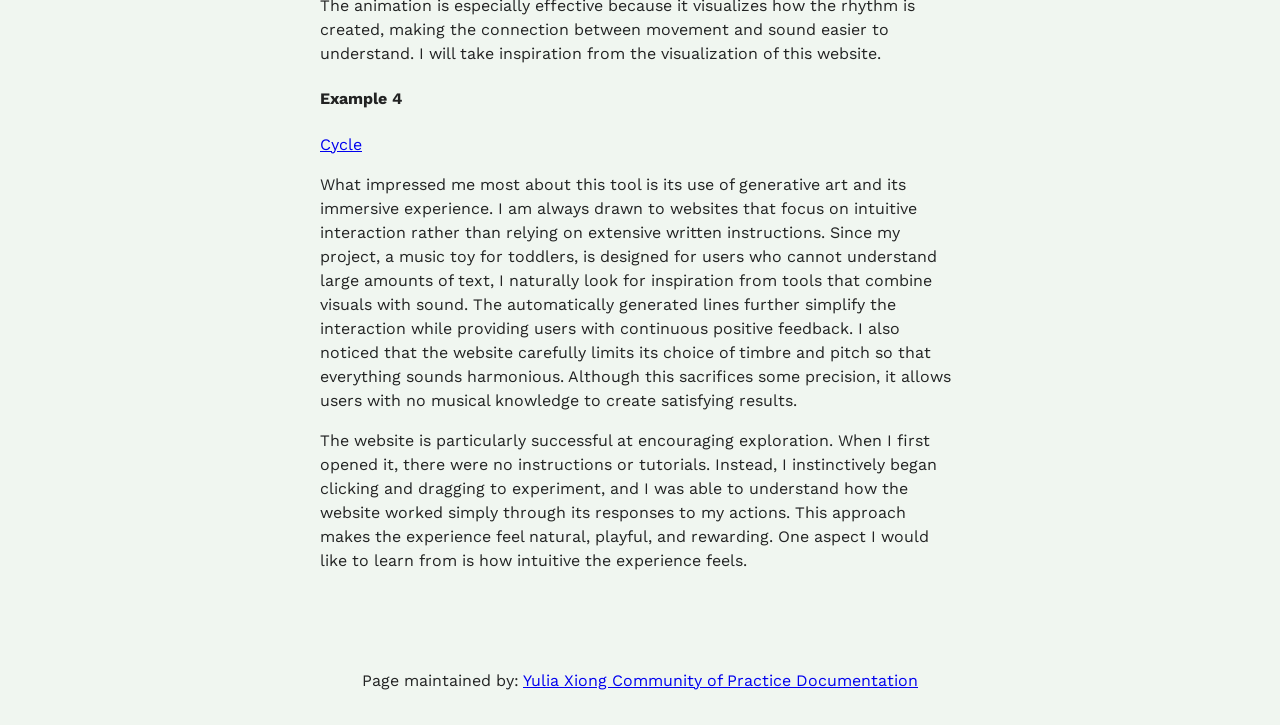
==== commit cd15ec7d: "adding commit logs and a2 content to A2" ====
--- a/assignment1.html
+++ b/assignment1.html
@@ -33,7 +33,7 @@
 
         <nav>
             <a href="./index.html">HomePage</a>
-            <a href="">Assignment 2</a>
+            <a href="./assignment2.html">Assignment 2</a>
         </nav>
 
         <main>
